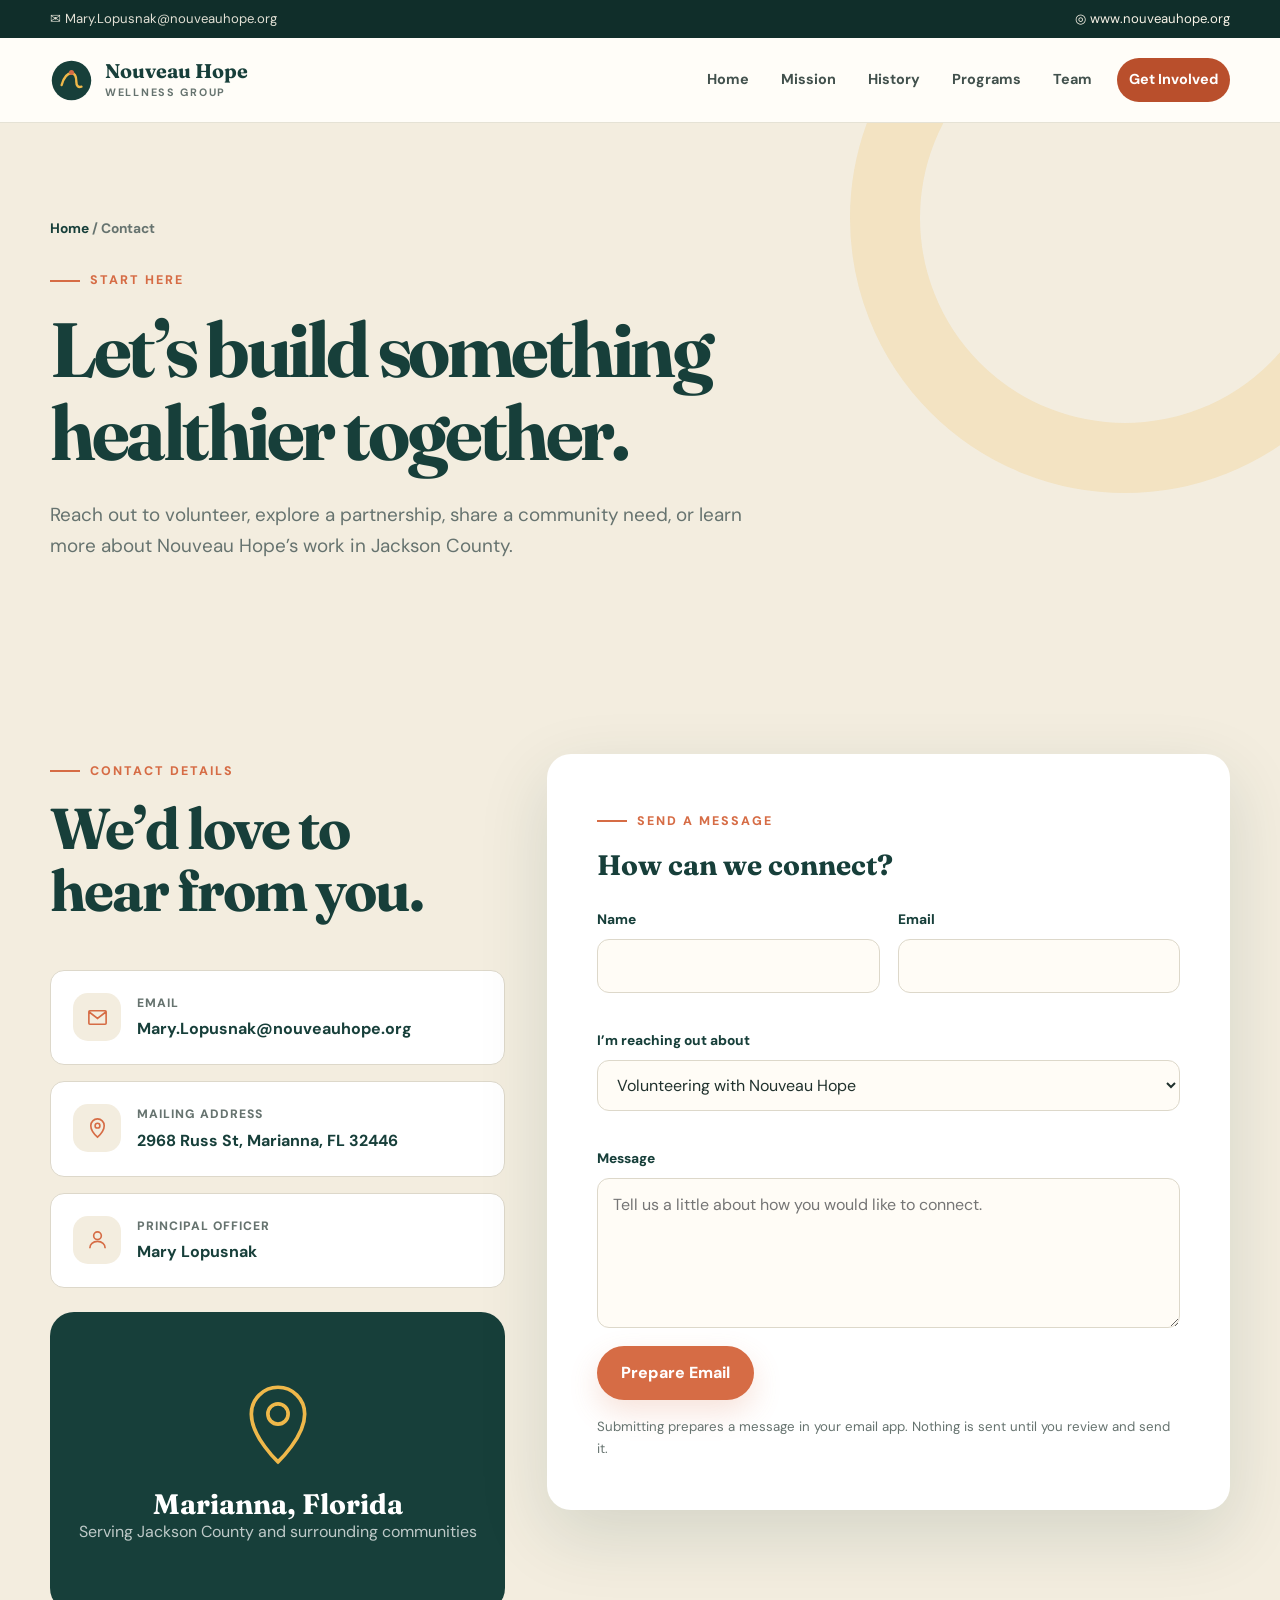
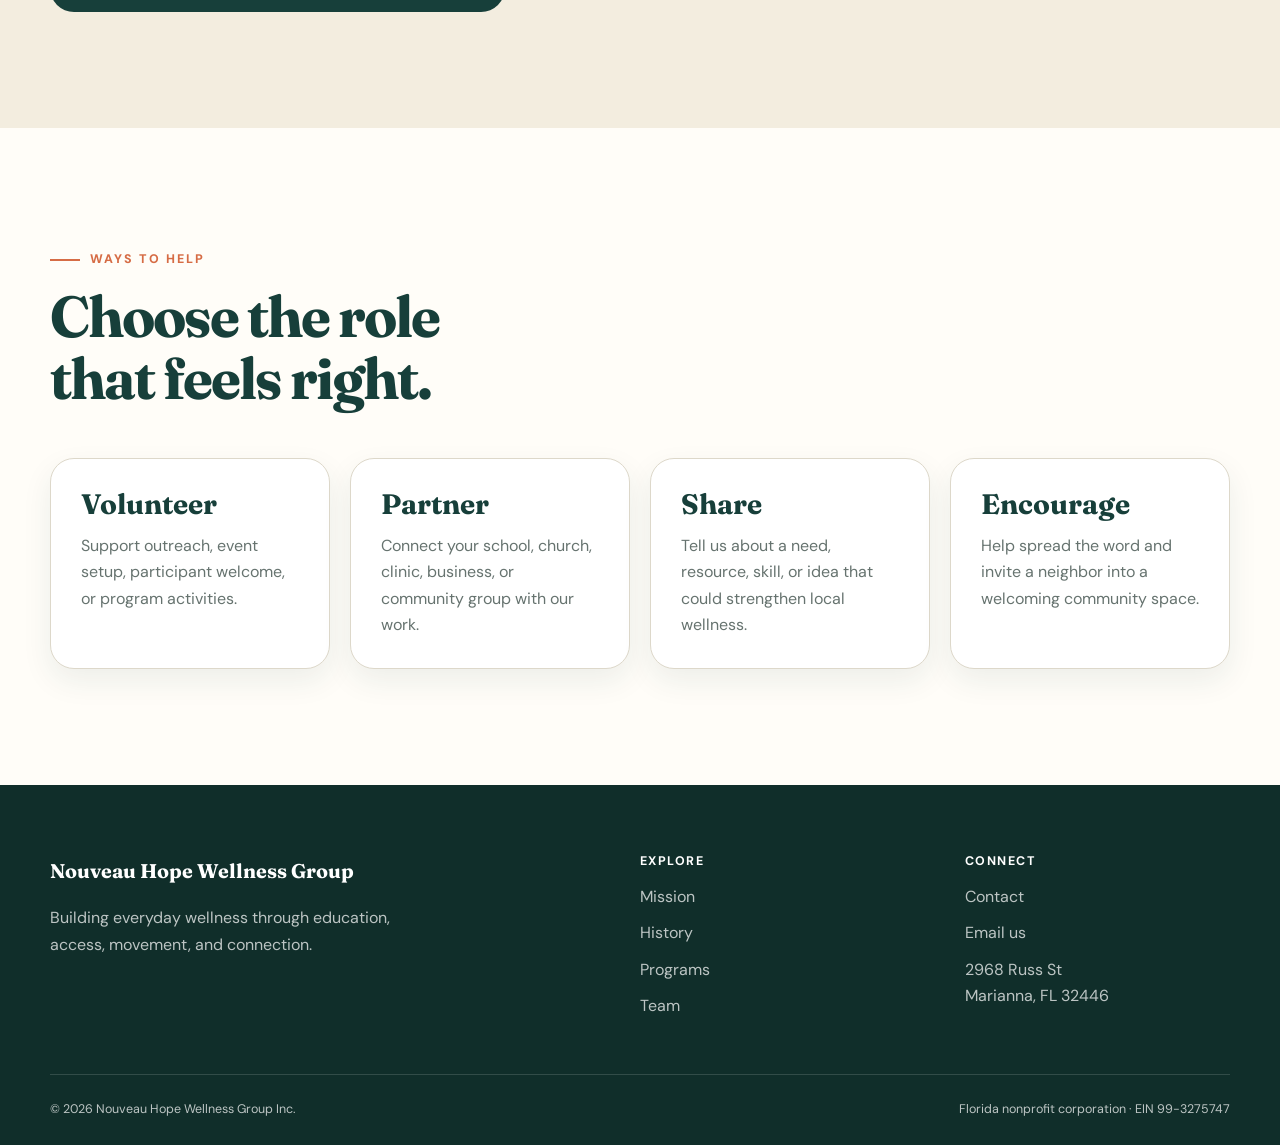
==== contact.html @ eb47cf54 "Build multi-page nonprofit website" ====
<!doctype html><html lang="en"><head><meta charset="utf-8"><meta name="viewport" content="width=device-width, initial-scale=1"><meta name="description" content="Contact Nouveau Hope Wellness Group to volunteer, partner, or ask about wellness resources in Jackson County."><title>Contact & Get Involved | Nouveau Hope</title><link rel="stylesheet" href="styles.css"></head>
<body><a class="skip-link" href="#main">Skip to content</a><div class="topbar"><div class="container topbar-inner"><a class="topbar-item" href="mailto:Mary.Lopusnak@nouveauhope.org">✉ Mary.Lopusnak@nouveauhope.org</a><span class="topbar-item">◎ www.nouveauhope.org</span></div></div>
<header class="site-header"><div class="container nav-shell"><a class="brand" href="index.html"><svg class="brand-mark" viewBox="0 0 48 48" fill="none" aria-hidden="true"><circle cx="24" cy="24" r="22" fill="#173f3a"/><path d="M13 29c2.5-8.5 6.2-13 11-13 4 0 5.4 4.2 5.4 9.3 0 4.6 2 7 5.7 5.6" stroke="#efb84a" stroke-width="2.7" stroke-linecap="round"/><circle cx="24" cy="15" r="2.8" fill="#d66c45"/></svg><span class="brand-copy"><span class="brand-name">Nouveau Hope</span><span class="brand-tag">Wellness Group</span></span></a><button class="nav-toggle" type="button" aria-label="Open navigation" aria-expanded="false"><span></span></button><nav class="site-nav"><a href="index.html">Home</a><a href="mission.html">Mission</a><a href="history.html">History</a><a href="projects.html">Programs</a><a href="team.html">Team</a><a class="nav-cta active" href="contact.html">Get Involved</a></nav></div></header>
<main id="main"><section class="page-hero"><div class="container reveal"><div class="breadcrumb"><a href="index.html">Home</a> / Contact</div><span class="eyebrow">Start Here</span><h1>Let’s build something healthier together.</h1><p>Reach out to volunteer, explore a partnership, share a community need, or learn more about Nouveau Hope’s work in Jackson County.</p></div></section>
<section class="section section-alt"><div class="container contact-layout"><div class="reveal"><div class="section-head"><span class="eyebrow">Contact Details</span><h2>We’d love to hear from you.</h2></div><div class="contact-stack"><div class="contact-item"><div class="contact-icon"><svg viewBox="0 0 24 24" fill="none"><path d="m3 6 9 7 9-7M4 5h16a1 1 0 0 1 1 1v12a1 1 0 0 1-1 1H4a1 1 0 0 1-1-1V6a1 1 0 0 1 1-1Z" stroke="currentColor" stroke-width="1.7"/></svg></div><div><span class="contact-label">Email</span><a class="contact-value" href="mailto:Mary.Lopusnak@nouveauhope.org">Mary.Lopusnak@nouveauhope.org</a></div></div><div class="contact-item"><div class="contact-icon"><svg viewBox="0 0 24 24" fill="none"><path d="M12 21s7-6.5 7-12a7 7 0 1 0-14 0c0 5.5 7 12 7 12Z" stroke="currentColor" stroke-width="1.7"/><circle cx="12" cy="9" r="2.5" stroke="currentColor" stroke-width="1.7"/></svg></div><div><span class="contact-label">Mailing Address</span><span class="contact-value">2968 Russ St, Marianna, FL 32446</span></div></div><div class="contact-item"><div class="contact-icon"><svg viewBox="0 0 24 24" fill="none"><circle cx="12" cy="8" r="4" stroke="currentColor" stroke-width="1.7"/><path d="M4 21c0-4 3.2-7 8-7s8 3 8 7" stroke="currentColor" stroke-width="1.7"/></svg></div><div><span class="contact-label">Principal Officer</span><span class="contact-value">Mary Lopusnak</span></div></div></div><div class="map-card"><div><svg viewBox="0 0 100 100" fill="none" aria-hidden="true"><path d="M50 90S79 63 79 38a29 29 0 1 0-58 0c0 25 29 52 29 52Z" stroke="currentColor" stroke-width="4"/><circle cx="50" cy="38" r="11" stroke="currentColor" stroke-width="4"/></svg><h3 style="color:white">Marianna, Florida</h3><p>Serving Jackson County and surrounding communities</p></div></div></div>
<form class="contact-form reveal" id="contactForm" novalidate><span class="eyebrow">Send a Message</span><h3 style="margin:18px 0 28px">How can we connect?</h3><div class="form-grid"><div class="field"><label for="name">Name</label><input id="name" name="name" autocomplete="name" required></div><div class="field"><label for="email">Email</label><input id="email" name="email" type="email" autocomplete="email" required></div><div class="field full"><label for="subject">I’m reaching out about</label><select id="subject" name="subject"><option>Volunteering with Nouveau Hope</option><option>Community partnership</option><option>Health or wellness resources</option><option>Supporting a program</option><option>Something else</option></select></div><div class="field full"><label for="message">Message</label><textarea id="message" name="message" required placeholder="Tell us a little about how you would like to connect."></textarea></div></div><button class="btn btn-secondary" type="submit">Prepare Email</button><p class="form-note">Submitting prepares a message in your email app. Nothing is sent until you review and send it.</p><div class="form-status" id="formStatus" role="status" aria-live="polite"></div></form></div></section>
<section class="section"><div class="container"><div class="section-head reveal"><span class="eyebrow">Ways to Help</span><h2>Choose the role that feels right.</h2></div><div class="card-grid"><article class="card reveal"><h3>Volunteer</h3><p>Support outreach, event setup, participant welcome, or program activities.</p></article><article class="card reveal"><h3>Partner</h3><p>Connect your school, church, clinic, business, or community group with our work.</p></article><article class="card reveal"><h3>Share</h3><p>Tell us about a need, resource, skill, or idea that could strengthen local wellness.</p></article><article class="card reveal"><h3>Encourage</h3><p>Help spread the word and invite a neighbor into a welcoming community space.</p></article></div></div></section></main>
<footer class="site-footer"><div class="container"><div class="footer-grid"><div><a class="brand footer-brand" href="index.html"><span class="brand-name">Nouveau Hope Wellness Group</span></a><p class="footer-intro">Building everyday wellness through education, access, movement, and connection.</p></div><div><h3 class="footer-title">Explore</h3><div class="footer-links"><a href="mission.html">Mission</a><a href="history.html">History</a><a href="projects.html">Programs</a><a href="team.html">Team</a></div></div><div><h3 class="footer-title">Connect</h3><div class="footer-links"><a href="contact.html">Contact</a><a href="mailto:Mary.Lopusnak@nouveauhope.org">Email us</a><span>2968 Russ St<br>Marianna, FL 32446</span></div></div></div><div class="footer-bottom"><span>© 2026 Nouveau Hope Wellness Group Inc.</span><span>Florida nonprofit corporation · EIN 99-3275747</span></div></div></footer><script src="script.js"></script></body></html>
---- styles.css ----
@import url('https://fonts.googleapis.com/css2?family=DM+Sans:wght@400;500;600;700&family=Fraunces:opsz,wght@9..144,500;9..144,600;9..144,700&display=swap');

:root {
  --color-primary: #173f3a;
  --color-primary-soft: #285e56;
  --color-secondary: #d66c45;
  --color-accent: #efb84a;
  --color-bg: #fffdf8;
  --color-bg-alt: #f3eddf;
  --color-card: #ffffff;
  --color-text: #20312d;
  --color-text-light: #66736f;
  --color-line: #ddd8ca;
  --color-top-bar: #102e2a;
  --color-top-bar-text: #f9f4e8;
  --shadow-sm: 0 12px 30px rgba(23, 63, 58, 0.08);
  --shadow-lg: 0 24px 70px rgba(23, 63, 58, 0.14);
  --radius-sm: 14px;
  --radius-md: 24px;
  --radius-lg: 38px;
  --container: 1180px;
}

* { box-sizing: border-box; }

html { scroll-behavior: smooth; }

body {
  margin: 0;
  background: var(--color-bg);
  color: var(--color-text);
  font-family: "DM Sans", sans-serif;
  font-size: 16px;
  line-height: 1.65;
  -webkit-font-smoothing: antialiased;
}

body.menu-open { overflow: hidden; }

h1, h2, h3, h4 {
  margin: 0;
  color: var(--color-primary);
  font-family: "Fraunces", Georgia, serif;
  line-height: 1.08;
  text-wrap: balance;
}

h1 { font-size: clamp(3rem, 7vw, 6.4rem); letter-spacing: -0.045em; }
h2 { font-size: clamp(2.15rem, 4.5vw, 4rem); letter-spacing: -0.035em; }
h3 { font-size: clamp(1.35rem, 2.2vw, 1.8rem); }
p { margin: 0; }
a { color: inherit; }
img, svg { display: block; max-width: 100%; }
button, input, select, textarea { font: inherit; }

:focus-visible { outline: 3px solid var(--color-accent); outline-offset: 4px; }

.skip-link {
  position: fixed;
  top: 10px;
  left: 10px;
  z-index: 999;
  padding: 10px 16px;
  border-radius: 999px;
  background: var(--color-accent);
  color: var(--color-primary);
  font-weight: 700;
  transform: translateY(-150%);
}

.skip-link:focus { transform: translateY(0); }

.container {
  width: min(calc(100% - 40px), var(--container));
  margin-inline: auto;
}

.topbar {
  background: var(--color-top-bar);
  color: var(--color-top-bar-text);
  font-size: 0.82rem;
}

.topbar-inner {
  min-height: 38px;
  display: flex;
  align-items: center;
  justify-content: space-between;
  gap: 20px;
}

.topbar a { text-decoration: none; opacity: 0.9; }
.topbar a:hover { opacity: 1; text-decoration: underline; }
.topbar-item { display: inline-flex; align-items: center; gap: 8px; }
.topbar-item svg { width: 15px; height: 15px; color: var(--color-accent); }

.site-header {
  position: sticky;
  top: 0;
  z-index: 50;
  border-bottom: 1px solid rgba(221, 216, 202, 0.75);
  background: rgba(255, 253, 248, 0.94);
  backdrop-filter: blur(16px);
}

.nav-shell {
  min-height: 84px;
  display: flex;
  align-items: center;
  justify-content: space-between;
  gap: 30px;
}

.brand {
  display: inline-flex;
  align-items: center;
  gap: 12px;
  color: var(--color-primary);
  text-decoration: none;
}

.brand-mark { width: 43px; height: 43px; flex: 0 0 auto; }
.brand-copy { display: grid; line-height: 1.05; }
.brand-name { font-family: "Fraunces", Georgia, serif; font-size: 1.24rem; font-weight: 700; }
.brand-tag { margin-top: 5px; color: var(--color-text-light); font-size: 0.67rem; font-weight: 700; letter-spacing: 0.16em; text-transform: uppercase; }

.site-nav { display: flex; align-items: center; gap: 8px; }
.site-nav a {
  padding: 10px 12px;
  border-radius: 999px;
  color: #42514d;
  font-size: 0.9rem;
  font-weight: 700;
  text-decoration: none;
  transition: 180ms ease;
}
.site-nav a:hover, .site-nav a.active { background: var(--color-bg-alt); color: var(--color-primary); }
.site-nav .nav-cta { margin-left: 5px; background: var(--color-secondary); color: #fff; }
.site-nav .nav-cta:hover, .site-nav .nav-cta.active { background: #b94f2c; color: #fff; }

.nav-toggle {
  display: none;
  width: 46px;
  height: 46px;
  padding: 0;
  border: 1px solid var(--color-line);
  border-radius: 50%;
  background: transparent;
  color: var(--color-primary);
  cursor: pointer;
}

.nav-toggle span,
.nav-toggle::before,
.nav-toggle::after {
  content: "";
  display: block;
  width: 20px;
  height: 2px;
  margin: 5px auto;
  background: currentColor;
  transition: 180ms ease;
}

.nav-toggle[aria-expanded="true"] span { opacity: 0; }
.nav-toggle[aria-expanded="true"]::before { transform: translateY(7px) rotate(45deg); }
.nav-toggle[aria-expanded="true"]::after { transform: translateY(-7px) rotate(-45deg); }

.eyebrow {
  display: inline-flex;
  align-items: center;
  gap: 10px;
  color: var(--color-secondary);
  font-size: 0.78rem;
  font-weight: 800;
  letter-spacing: 0.16em;
  text-transform: uppercase;
}
.eyebrow::before { content: ""; width: 30px; height: 2px; background: currentColor; }

.hero {
  position: relative;
  overflow: hidden;
  padding: clamp(76px, 10vw, 138px) 0 clamp(78px, 11vw, 150px);
}

.hero::before {
  content: "";
  position: absolute;
  width: 580px;
  height: 580px;
  right: -160px;
  top: -210px;
  border-radius: 50%;
  background: radial-gradient(circle at 35% 35%, #f8d88f, var(--color-accent) 35%, #db8b4f 70%);
  opacity: 0.42;
}

.hero-grid { position: relative; display: grid; grid-template-columns: 1.05fr 0.8fr; align-items: center; gap: clamp(40px, 7vw, 100px); }
.hero-copy { position: relative; z-index: 2; }
.hero-copy h1 { max-width: 820px; margin-top: 22px; }
.hero-copy .lead { max-width: 650px; margin-top: 26px; color: var(--color-text-light); font-size: clamp(1.08rem, 1.7vw, 1.3rem); }

.hero-art {
  position: relative;
  min-height: 450px;
}
.hero-orbit { position: absolute; inset: 0; margin: auto; width: min(100%, 430px); aspect-ratio: 1; border: 1px solid rgba(23,63,58,.16); border-radius: 50%; animation: drift 8s ease-in-out infinite; }
.hero-orbit::before, .hero-orbit::after { content: ""; position: absolute; border-radius: 50%; border: 1px solid rgba(23,63,58,.16); }
.hero-orbit::before { inset: 11%; }
.hero-orbit::after { inset: 24%; }
.art-card {
  position: absolute;
  display: grid;
  place-items: center;
  border: 8px solid var(--color-bg);
  border-radius: 50%;
  box-shadow: var(--shadow-lg);
  color: white;
}
.art-card svg { width: 44%; height: 44%; }
.art-card.one { width: 210px; height: 210px; left: 2%; top: 3%; background: var(--color-primary); }
.art-card.two { width: 170px; height: 170px; right: 0; top: 32%; background: var(--color-secondary); }
.art-card.three { width: 145px; height: 145px; left: 18%; bottom: 0; background: #6c9273; }
.art-dot { position: absolute; width: 42px; height: 42px; right: 24%; top: 7%; border-radius: 50%; background: var(--color-accent); }

@keyframes drift { 50% { transform: translateY(-12px) rotate(2deg); } }

.hero-actions, .button-row { display: flex; flex-wrap: wrap; gap: 13px; margin-top: 34px; }
.btn {
  display: inline-flex;
  align-items: center;
  justify-content: center;
  gap: 10px;
  min-height: 50px;
  padding: 13px 23px;
  border: 1px solid transparent;
  border-radius: 999px;
  font-weight: 800;
  text-decoration: none;
  cursor: pointer;
  transition: transform 180ms ease, box-shadow 180ms ease, background 180ms ease;
}
.btn:hover { transform: translateY(-2px); }
.btn-primary { background: var(--color-primary); color: white; box-shadow: 0 12px 30px rgba(23,63,58,.18); }
.btn-primary:hover { background: var(--color-primary-soft); }
.btn-secondary { background: var(--color-secondary); color: white; box-shadow: 0 12px 30px rgba(214,108,69,.2); }
.btn-secondary:hover { background: #b94f2c; }
.btn-outline { border-color: var(--color-line); background: rgba(255,255,255,.5); color: var(--color-primary); }
.btn-outline:hover { border-color: var(--color-primary); background: white; }

.section { padding: clamp(74px, 9vw, 124px) 0; }
.section-alt { background: var(--color-bg-alt); }
.section-dark { background: var(--color-primary); color: rgba(255,255,255,.8); }
.section-dark h2, .section-dark h3 { color: white; }
.section-dark .eyebrow { color: var(--color-accent); }
.section-head { max-width: 760px; margin-bottom: 48px; }
.section-head h2 { margin-top: 16px; }
.section-head > p { margin-top: 20px; color: var(--color-text-light); font-size: 1.08rem; }

.intro-grid { display: grid; grid-template-columns: .75fr 1.25fr; gap: clamp(40px, 8vw, 110px); align-items: start; }
.intro-grid .large-copy { font-family: "Fraunces", serif; color: var(--color-primary); font-size: clamp(1.55rem, 3vw, 2.35rem); line-height: 1.35; }
.rich-copy { display: grid; gap: 20px; color: var(--color-text-light); font-size: 1.06rem; }

.card-grid { display: grid; grid-template-columns: repeat(4, 1fr); gap: 20px; }
.card {
  position: relative;
  overflow: hidden;
  padding: 30px;
  border: 1px solid var(--color-line);
  border-radius: var(--radius-md);
  background: var(--color-card);
  box-shadow: var(--shadow-sm);
  transition: 220ms ease;
}
.card:hover { transform: translateY(-6px); box-shadow: var(--shadow-lg); }
.card-icon { width: 54px; height: 54px; display: grid; place-items: center; margin-bottom: 26px; border-radius: 17px; background: #e2eee8; color: var(--color-primary); }
.card-icon svg { width: 27px; height: 27px; }
.card h3 { margin-bottom: 13px; }
.card p { color: var(--color-text-light); }
.card-link { display: inline-flex; margin-top: 22px; color: var(--color-secondary); font-size: .88rem; font-weight: 800; text-decoration: none; }
.card-link:hover { text-decoration: underline; }

.impact-grid { display: grid; grid-template-columns: repeat(4, 1fr); border-block: 1px solid rgba(255,255,255,.18); }
.impact-item { padding: 35px 24px; border-right: 1px solid rgba(255,255,255,.18); text-align: center; }
.impact-item:last-child { border-right: 0; }
.impact-number { display: block; color: var(--color-accent); font-family: "Fraunces", serif; font-size: clamp(2.7rem, 5vw, 4.8rem); line-height: 1; }
.impact-label { display: block; margin-top: 10px; color: rgba(255,255,255,.74); font-size: .86rem; font-weight: 700; letter-spacing: .08em; text-transform: uppercase; }

.quote-panel { display: grid; grid-template-columns: 90px 1fr; gap: 28px; max-width: 930px; margin-inline: auto; }
.quote-mark { color: var(--color-accent); font-family: "Fraunces", serif; font-size: 7rem; line-height: .75; }
.quote-panel blockquote { margin: 0; color: var(--color-primary); font-family: "Fraunces", serif; font-size: clamp(1.75rem, 3.2vw, 2.8rem); line-height: 1.35; }
.quote-panel cite { display: block; margin-top: 22px; color: var(--color-text-light); font-family: "DM Sans", sans-serif; font-size: .92rem; font-style: normal; font-weight: 700; }

.cta-band { position: relative; overflow: hidden; padding: 65px; border-radius: var(--radius-lg); background: var(--color-secondary); color: white; }
.cta-band::after { content: ""; position: absolute; width: 270px; height: 270px; right: -70px; bottom: -130px; border: 45px solid rgba(255,255,255,.12); border-radius: 50%; }
.cta-band-inner { position: relative; z-index: 1; display: flex; align-items: center; justify-content: space-between; gap: 40px; }
.cta-band h2 { max-width: 660px; color: white; }
.cta-band p { max-width: 650px; margin-top: 14px; color: rgba(255,255,255,.85); }

.page-hero { position: relative; overflow: hidden; padding: 94px 0 78px; background: var(--color-bg-alt); }
.page-hero::after { content: ""; position: absolute; width: 410px; height: 410px; right: -120px; top: -180px; border: 70px solid rgba(239,184,74,.2); border-radius: 50%; }
.page-hero .container { position: relative; z-index: 1; }
.page-hero h1 { max-width: 900px; margin-top: 18px; font-size: clamp(3rem, 6vw, 5.5rem); }
.page-hero p { max-width: 720px; margin-top: 24px; color: var(--color-text-light); font-size: 1.18rem; }
.breadcrumb { margin-bottom: 24px; color: var(--color-text-light); font-size: .86rem; font-weight: 700; }
.breadcrumb a { color: var(--color-primary); text-decoration: none; }

.value-grid { display: grid; grid-template-columns: repeat(3, 1fr); gap: 22px; }
.value-card { padding: 34px; border-radius: var(--radius-md); background: white; border: 1px solid var(--color-line); }
.value-number { color: var(--color-secondary); font-family: "Fraunces", serif; font-size: 1.1rem; font-weight: 700; }
.value-card h3 { margin: 30px 0 12px; }
.value-card p { color: var(--color-text-light); }

.split-panel { display: grid; grid-template-columns: 1fr 1fr; overflow: hidden; border-radius: var(--radius-lg); background: white; box-shadow: var(--shadow-sm); }
.split-panel > div { padding: clamp(42px, 7vw, 78px); }
.split-panel .color-panel { position: relative; overflow: hidden; background: var(--color-primary); color: rgba(255,255,255,.78); }
.split-panel .color-panel h2, .split-panel .color-panel h3 { color: white; }
.split-panel p + p { margin-top: 18px; }

.timeline { position: relative; max-width: 960px; margin-inline: auto; }
.timeline::before { content: ""; position: absolute; left: 50%; top: 0; bottom: 0; width: 2px; background: var(--color-line); transform: translateX(-50%); }
.timeline-item { position: relative; width: 50%; padding: 0 58px 58px 0; }
.timeline-item:nth-child(even) { margin-left: 50%; padding: 0 0 58px 58px; }
.timeline-item::after { content: ""; position: absolute; top: 8px; right: -9px; width: 16px; height: 16px; border: 5px solid var(--color-bg); border-radius: 50%; background: var(--color-secondary); box-shadow: 0 0 0 1px var(--color-secondary); }
.timeline-item:nth-child(even)::after { left: -9px; right: auto; }
.timeline-date { color: var(--color-secondary); font-weight: 800; letter-spacing: .08em; text-transform: uppercase; }
.timeline-item h3 { margin: 10px 0 12px; }
.timeline-item p { color: var(--color-text-light); }

.project-grid { display: grid; grid-template-columns: repeat(2, 1fr); gap: 26px; }
.project-card { overflow: hidden; border: 1px solid var(--color-line); border-radius: var(--radius-md); background: white; box-shadow: var(--shadow-sm); }
.project-visual { min-height: 230px; display: grid; place-items: center; background: #dbe9df; color: var(--color-primary); }
.project-card:nth-child(2) .project-visual { background: #f7dcbd; color: #8a492f; }
.project-card:nth-child(3) .project-visual { background: #dbe9ee; color: #245f71; }
.project-card:nth-child(4) .project-visual { background: #eee0e3; color: #86485c; }
.project-visual svg { width: 100px; height: 100px; }
.project-body { padding: 34px; }
.project-meta { display: flex; flex-wrap: wrap; gap: 8px; margin-bottom: 16px; }
.tag { padding: 6px 11px; border-radius: 999px; background: var(--color-bg-alt); color: var(--color-primary); font-size: .74rem; font-weight: 800; }
.project-body p { margin-top: 14px; color: var(--color-text-light); }
.metric { margin-top: 24px; padding-top: 20px; border-top: 1px solid var(--color-line); color: var(--color-primary); font-weight: 800; }

.team-grid { display: grid; grid-template-columns: repeat(3, 1fr); gap: 24px; }
.team-card { padding: 34px; border: 1px solid var(--color-line); border-radius: var(--radius-md); background: white; text-align: center; }
.avatar { width: 116px; height: 116px; display: grid; place-items: center; margin: 0 auto 24px; border-radius: 50%; background: var(--color-primary); color: var(--color-accent); font-family: "Fraunces", serif; font-size: 2.2rem; font-weight: 700; }
.team-card:nth-child(2) .avatar { background: var(--color-secondary); color: white; }
.team-card:nth-child(3) .avatar { background: #6c9273; color: white; }
.role { display: block; margin: 8px 0 17px; color: var(--color-secondary); font-size: .78rem; font-weight: 800; letter-spacing: .1em; text-transform: uppercase; }
.team-card p { color: var(--color-text-light); }
.team-link { display: inline-flex; margin-top: 20px; color: var(--color-primary); font-weight: 800; }

.contact-layout { display: grid; grid-template-columns: .8fr 1.2fr; gap: 42px; align-items: start; }
.contact-stack { display: grid; gap: 16px; }
.contact-item { display: grid; grid-template-columns: 48px 1fr; gap: 16px; padding: 22px; border: 1px solid var(--color-line); border-radius: var(--radius-sm); background: white; }
.contact-icon { width: 48px; height: 48px; display: grid; place-items: center; border-radius: 15px; background: var(--color-bg-alt); color: var(--color-secondary); }
.contact-icon svg { width: 23px; height: 23px; }
.contact-label { display: block; color: var(--color-text-light); font-size: .76rem; font-weight: 800; letter-spacing: .08em; text-transform: uppercase; }
.contact-value { display: block; margin-top: 3px; color: var(--color-primary); font-weight: 700; text-decoration: none; overflow-wrap: anywhere; }
.contact-form { padding: clamp(30px, 5vw, 50px); border-radius: var(--radius-md); background: white; box-shadow: var(--shadow-lg); }
.form-grid { display: grid; grid-template-columns: 1fr 1fr; gap: 18px; }
.field { display: grid; gap: 8px; margin-bottom: 18px; }
.field.full { grid-column: 1 / -1; }
.field label { color: var(--color-primary); font-size: .86rem; font-weight: 800; }
.field input, .field select, .field textarea { width: 100%; border: 1px solid var(--color-line); border-radius: 12px; background: #fffcf6; color: var(--color-text); padding: 13px 15px; }
.field textarea { min-height: 150px; resize: vertical; }
.form-note, .form-status { margin-top: 16px; color: var(--color-text-light); font-size: .83rem; }
.form-status { display: none; padding: 12px 15px; border-radius: 10px; }
.form-status.visible { display: block; }
.form-status.error { background: #fce6df; color: #8b371c; }
.form-status.success { background: #e2eee8; color: var(--color-primary); }
.map-card { min-height: 300px; display: grid; place-items: center; margin-top: 24px; overflow: hidden; border-radius: var(--radius-md); background: var(--color-primary); color: white; text-align: center; }
.map-card svg { width: 92px; height: 92px; margin: 0 auto 18px; color: var(--color-accent); }
.map-card p { color: rgba(255,255,255,.72); }

.site-footer { padding: 70px 0 26px; background: #102e2a; color: rgba(255,255,255,.72); }
.footer-grid { display: grid; grid-template-columns: 1.4fr repeat(2, .7fr); gap: 60px; }
.footer-brand { color: white; }
.footer-intro { max-width: 390px; margin-top: 18px; }
.footer-title { margin-bottom: 16px; color: white; font-family: "DM Sans", sans-serif; font-size: .78rem; letter-spacing: .12em; text-transform: uppercase; }
.footer-links { display: grid; gap: 10px; }
.footer-links a { width: fit-content; color: rgba(255,255,255,.72); text-decoration: none; }
.footer-links a:hover { color: white; }
.social-row { display: flex; gap: 10px; margin-top: 18px; }
.social-link { width: 38px; height: 38px; display: grid; place-items: center; border: 1px solid rgba(255,255,255,.22); border-radius: 50%; text-decoration: none; }
.footer-bottom { display: flex; justify-content: space-between; gap: 20px; margin-top: 54px; padding-top: 24px; border-top: 1px solid rgba(255,255,255,.14); font-size: .78rem; }

.reveal { opacity: 0; transform: translateY(24px); transition: opacity 700ms ease, transform 700ms ease; }
.reveal.visible { opacity: 1; transform: none; }

@media (max-width: 1024px) {
  .hero-grid { grid-template-columns: 1fr .7fr; }
  .hero-art { min-height: 370px; }
  .art-card.one { width: 175px; height: 175px; }
  .art-card.two { width: 145px; height: 145px; }
  .art-card.three { width: 125px; height: 125px; }
  .card-grid { grid-template-columns: repeat(2, 1fr); }
  .team-grid { grid-template-columns: repeat(2, 1fr); }
}

@media (max-width: 820px) {
  .topbar-inner { justify-content: center; }
  .topbar-item:last-child { display: none; }
  .nav-toggle { display: block; }
  .site-nav {
    position: fixed;
    inset: 122px 0 auto;
    display: grid;
    gap: 2px;
    padding: 20px;
    border-bottom: 1px solid var(--color-line);
    background: var(--color-bg);
    box-shadow: var(--shadow-lg);
    transform: translateY(-130%);
    visibility: hidden;
    transition: 220ms ease;
  }
  .site-nav.open { transform: translateY(0); visibility: visible; }
  .site-nav a { padding: 13px 16px; }
  .site-nav .nav-cta { margin: 8px 0 0; text-align: center; }
  .hero-grid, .intro-grid, .split-panel, .contact-layout { grid-template-columns: 1fr; }
  .hero-art { width: min(100%, 480px); min-height: 390px; margin-inline: auto; }
  .impact-grid { grid-template-columns: repeat(2, 1fr); }
  .impact-item:nth-child(2) { border-right: 0; }
  .impact-item:nth-child(-n+2) { border-bottom: 1px solid rgba(255,255,255,.18); }
  .value-grid { grid-template-columns: 1fr; }
  .project-grid { grid-template-columns: 1fr; }
  .footer-grid { grid-template-columns: 1fr 1fr; }
  .footer-grid > :first-child { grid-column: 1 / -1; }
}

@media (max-width: 600px) {
  .container { width: min(calc(100% - 28px), var(--container)); }
  .topbar-inner { min-height: 42px; }
  .nav-shell { min-height: 76px; }
  .site-nav { inset-block-start: 118px; }
  .brand-mark { width: 38px; height: 38px; }
  .brand-tag { display: none; }
  .hero { padding-top: 68px; }
  .hero-art { min-height: 320px; }
  .hero-orbit { width: 310px; }
  .art-card.one { width: 150px; height: 150px; }
  .art-card.two { width: 125px; height: 125px; }
  .art-card.three { width: 106px; height: 106px; }
  .card-grid, .team-grid, .form-grid { grid-template-columns: 1fr; }
  .field.full { grid-column: auto; }
  .quote-panel { grid-template-columns: 1fr; gap: 4px; }
  .quote-mark { height: 60px; }
  .cta-band { padding: 42px 28px; }
  .cta-band-inner { display: grid; }
  .timeline::before { left: 8px; }
  .timeline-item, .timeline-item:nth-child(even) { width: 100%; margin-left: 0; padding: 0 0 44px 42px; }
  .timeline-item::after, .timeline-item:nth-child(even)::after { left: 0; right: auto; }
  .footer-grid { grid-template-columns: 1fr; gap: 34px; }
  .footer-grid > :first-child { grid-column: auto; }
  .footer-bottom { display: grid; }
}

@media (prefers-reduced-motion: reduce) {
  html { scroll-behavior: auto; }
  *, *::before, *::after { animation-duration: .01ms !important; animation-iteration-count: 1 !important; transition-duration: .01ms !important; }
  .reveal { opacity: 1; transform: none; }
}
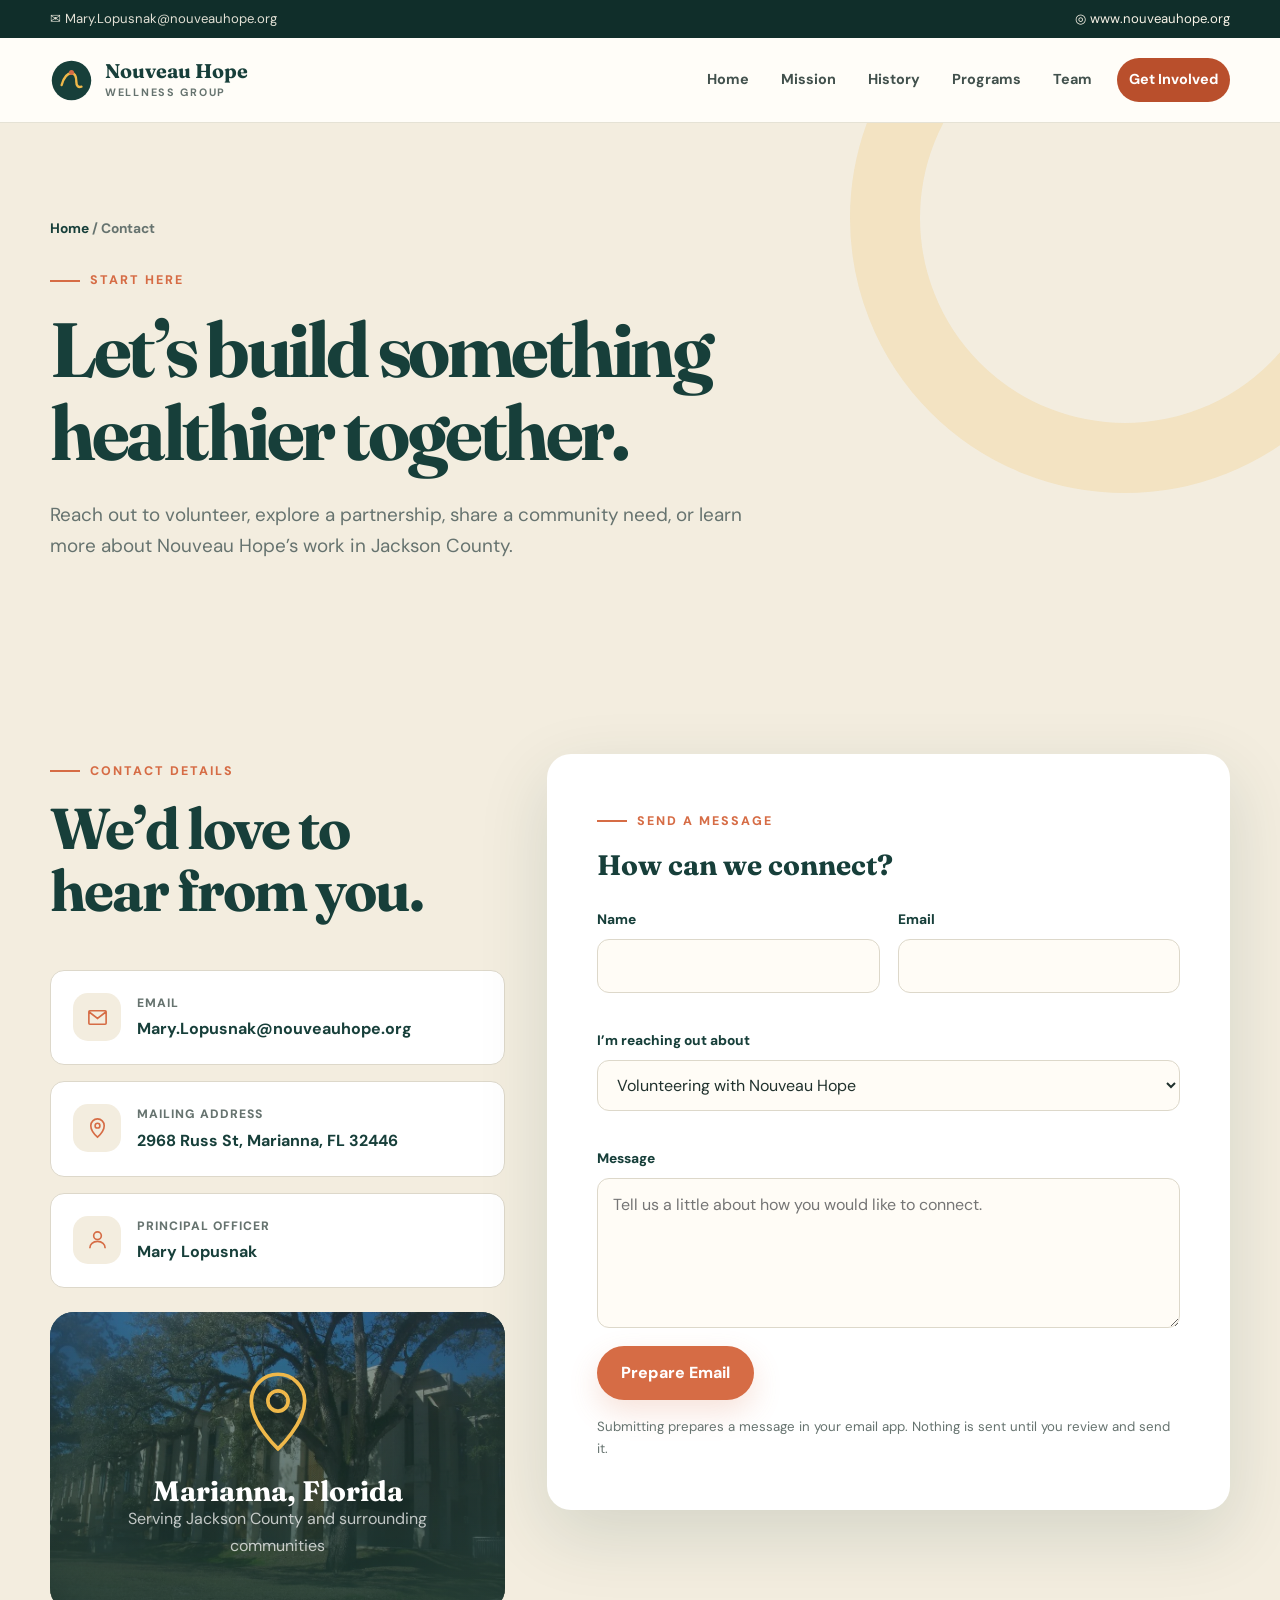
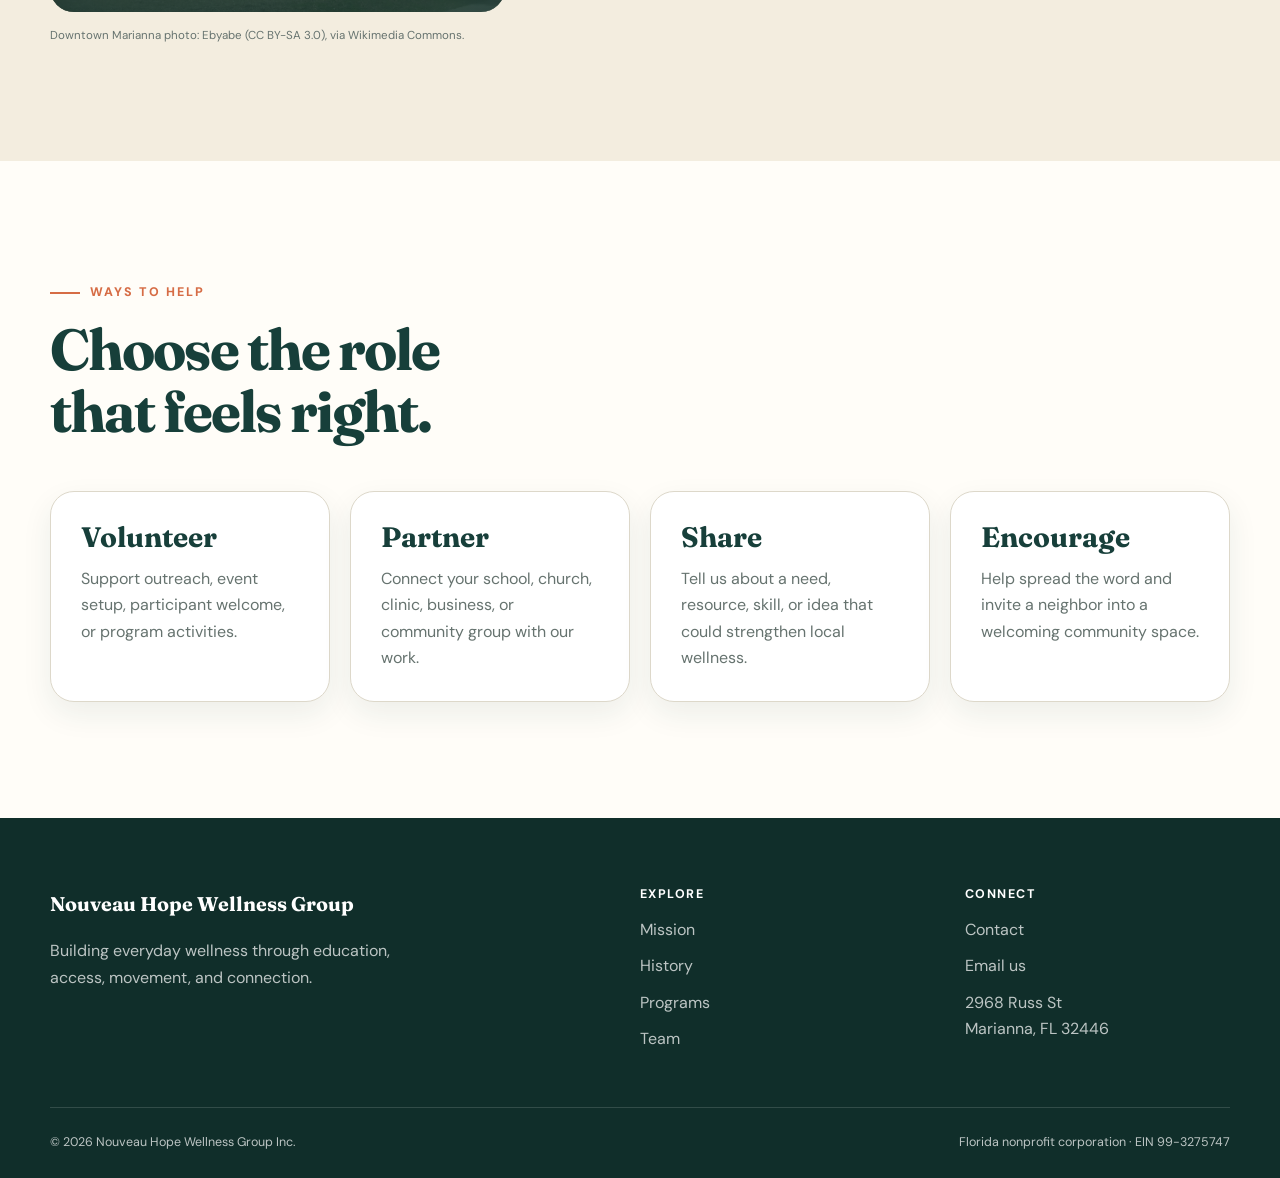
==== commit 05566971: "Add local photography across site" ====
--- a/contact.html
+++ b/contact.html
@@ -2,7 +2,7 @@
 <body><a class="skip-link" href="#main">Skip to content</a><div class="topbar"><div class="container topbar-inner"><a class="topbar-item" href="mailto:Mary.Lopusnak@nouveauhope.org">✉ Mary.Lopusnak@nouveauhope.org</a><span class="topbar-item">◎ www.nouveauhope.org</span></div></div>
 <header class="site-header"><div class="container nav-shell"><a class="brand" href="index.html"><svg class="brand-mark" viewBox="0 0 48 48" fill="none" aria-hidden="true"><circle cx="24" cy="24" r="22" fill="#173f3a"/><path d="M13 29c2.5-8.5 6.2-13 11-13 4 0 5.4 4.2 5.4 9.3 0 4.6 2 7 5.7 5.6" stroke="#efb84a" stroke-width="2.7" stroke-linecap="round"/><circle cx="24" cy="15" r="2.8" fill="#d66c45"/></svg><span class="brand-copy"><span class="brand-name">Nouveau Hope</span><span class="brand-tag">Wellness Group</span></span></a><button class="nav-toggle" type="button" aria-label="Open navigation" aria-expanded="false"><span></span></button><nav class="site-nav"><a href="index.html">Home</a><a href="mission.html">Mission</a><a href="history.html">History</a><a href="projects.html">Programs</a><a href="team.html">Team</a><a class="nav-cta active" href="contact.html">Get Involved</a></nav></div></header>
 <main id="main"><section class="page-hero"><div class="container reveal"><div class="breadcrumb"><a href="index.html">Home</a> / Contact</div><span class="eyebrow">Start Here</span><h1>Let’s build something healthier together.</h1><p>Reach out to volunteer, explore a partnership, share a community need, or learn more about Nouveau Hope’s work in Jackson County.</p></div></section>
-<section class="section section-alt"><div class="container contact-layout"><div class="reveal"><div class="section-head"><span class="eyebrow">Contact Details</span><h2>We’d love to hear from you.</h2></div><div class="contact-stack"><div class="contact-item"><div class="contact-icon"><svg viewBox="0 0 24 24" fill="none"><path d="m3 6 9 7 9-7M4 5h16a1 1 0 0 1 1 1v12a1 1 0 0 1-1 1H4a1 1 0 0 1-1-1V6a1 1 0 0 1 1-1Z" stroke="currentColor" stroke-width="1.7"/></svg></div><div><span class="contact-label">Email</span><a class="contact-value" href="mailto:Mary.Lopusnak@nouveauhope.org">Mary.Lopusnak@nouveauhope.org</a></div></div><div class="contact-item"><div class="contact-icon"><svg viewBox="0 0 24 24" fill="none"><path d="M12 21s7-6.5 7-12a7 7 0 1 0-14 0c0 5.5 7 12 7 12Z" stroke="currentColor" stroke-width="1.7"/><circle cx="12" cy="9" r="2.5" stroke="currentColor" stroke-width="1.7"/></svg></div><div><span class="contact-label">Mailing Address</span><span class="contact-value">2968 Russ St, Marianna, FL 32446</span></div></div><div class="contact-item"><div class="contact-icon"><svg viewBox="0 0 24 24" fill="none"><circle cx="12" cy="8" r="4" stroke="currentColor" stroke-width="1.7"/><path d="M4 21c0-4 3.2-7 8-7s8 3 8 7" stroke="currentColor" stroke-width="1.7"/></svg></div><div><span class="contact-label">Principal Officer</span><span class="contact-value">Mary Lopusnak</span></div></div></div><div class="map-card"><div><svg viewBox="0 0 100 100" fill="none" aria-hidden="true"><path d="M50 90S79 63 79 38a29 29 0 1 0-58 0c0 25 29 52 29 52Z" stroke="currentColor" stroke-width="4"/><circle cx="50" cy="38" r="11" stroke="currentColor" stroke-width="4"/></svg><h3 style="color:white">Marianna, Florida</h3><p>Serving Jackson County and surrounding communities</p></div></div></div>
+<section class="section section-alt"><div class="container contact-layout"><div class="reveal"><div class="section-head"><span class="eyebrow">Contact Details</span><h2>We’d love to hear from you.</h2></div><div class="contact-stack"><div class="contact-item"><div class="contact-icon"><svg viewBox="0 0 24 24" fill="none"><path d="m3 6 9 7 9-7M4 5h16a1 1 0 0 1 1 1v12a1 1 0 0 1-1 1H4a1 1 0 0 1-1-1V6a1 1 0 0 1 1-1Z" stroke="currentColor" stroke-width="1.7"/></svg></div><div><span class="contact-label">Email</span><a class="contact-value" href="mailto:Mary.Lopusnak@nouveauhope.org">Mary.Lopusnak@nouveauhope.org</a></div></div><div class="contact-item"><div class="contact-icon"><svg viewBox="0 0 24 24" fill="none"><path d="M12 21s7-6.5 7-12a7 7 0 1 0-14 0c0 5.5 7 12 7 12Z" stroke="currentColor" stroke-width="1.7"/><circle cx="12" cy="9" r="2.5" stroke="currentColor" stroke-width="1.7"/></svg></div><div><span class="contact-label">Mailing Address</span><span class="contact-value">2968 Russ St, Marianna, FL 32446</span></div></div><div class="contact-item"><div class="contact-icon"><svg viewBox="0 0 24 24" fill="none"><circle cx="12" cy="8" r="4" stroke="currentColor" stroke-width="1.7"/><path d="M4 21c0-4 3.2-7 8-7s8 3 8 7" stroke="currentColor" stroke-width="1.7"/></svg></div><div><span class="contact-label">Principal Officer</span><span class="contact-value">Mary Lopusnak</span></div></div></div><div class="map-card has-photo" style="--map-image:url('assets/images/marianna-courthouse.webp')"><div><svg viewBox="0 0 100 100" fill="none" aria-hidden="true"><path d="M50 90S79 63 79 38a29 29 0 1 0-58 0c0 25 29 52 29 52Z" stroke="currentColor" stroke-width="4"/><circle cx="50" cy="38" r="11" stroke="currentColor" stroke-width="4"/></svg><h3 style="color:white">Marianna, Florida</h3><p>Serving Jackson County and surrounding communities</p></div></div><p class="photo-credit">Downtown Marianna photo: Ebyabe (CC BY-SA 3.0), via Wikimedia Commons.</p></div>
 <form class="contact-form reveal" id="contactForm" novalidate><span class="eyebrow">Send a Message</span><h3 style="margin:18px 0 28px">How can we connect?</h3><div class="form-grid"><div class="field"><label for="name">Name</label><input id="name" name="name" autocomplete="name" required></div><div class="field"><label for="email">Email</label><input id="email" name="email" type="email" autocomplete="email" required></div><div class="field full"><label for="subject">I’m reaching out about</label><select id="subject" name="subject"><option>Volunteering with Nouveau Hope</option><option>Community partnership</option><option>Health or wellness resources</option><option>Supporting a program</option><option>Something else</option></select></div><div class="field full"><label for="message">Message</label><textarea id="message" name="message" required placeholder="Tell us a little about how you would like to connect."></textarea></div></div><button class="btn btn-secondary" type="submit">Prepare Email</button><p class="form-note">Submitting prepares a message in your email app. Nothing is sent until you review and send it.</p><div class="form-status" id="formStatus" role="status" aria-live="polite"></div></form></div></section>
 <section class="section"><div class="container"><div class="section-head reveal"><span class="eyebrow">Ways to Help</span><h2>Choose the role that feels right.</h2></div><div class="card-grid"><article class="card reveal"><h3>Volunteer</h3><p>Support outreach, event setup, participant welcome, or program activities.</p></article><article class="card reveal"><h3>Partner</h3><p>Connect your school, church, clinic, business, or community group with our work.</p></article><article class="card reveal"><h3>Share</h3><p>Tell us about a need, resource, skill, or idea that could strengthen local wellness.</p></article><article class="card reveal"><h3>Encourage</h3><p>Help spread the word and invite a neighbor into a welcoming community space.</p></article></div></div></section></main>
 <footer class="site-footer"><div class="container"><div class="footer-grid"><div><a class="brand footer-brand" href="index.html"><span class="brand-name">Nouveau Hope Wellness Group</span></a><p class="footer-intro">Building everyday wellness through education, access, movement, and connection.</p></div><div><h3 class="footer-title">Explore</h3><div class="footer-links"><a href="mission.html">Mission</a><a href="history.html">History</a><a href="projects.html">Programs</a><a href="team.html">Team</a></div></div><div><h3 class="footer-title">Connect</h3><div class="footer-links"><a href="contact.html">Contact</a><a href="mailto:Mary.Lopusnak@nouveauhope.org">Email us</a><span>2968 Russ St<br>Marianna, FL 32446</span></div></div></div><div class="footer-bottom"><span>© 2026 Nouveau Hope Wellness Group Inc.</span><span>Florida nonprofit corporation · EIN 99-3275747</span></div></div></footer><script src="script.js"></script></body></html>
--- a/styles.css
+++ b/styles.css
@@ -205,6 +205,51 @@
   position: relative;
   min-height: 450px;
 }
+.hero-photo-card {
+  position: absolute;
+  inset: 0;
+  overflow: hidden;
+  border: 10px solid rgba(255, 253, 248, .92);
+  border-radius: 48% 48% 44% 56% / 40% 52% 48% 60%;
+  box-shadow: var(--shadow-lg);
+  transform: rotate(2deg);
+}
+.hero-photo-card::after {
+  content: "";
+  position: absolute;
+  inset: 0;
+  background: linear-gradient(180deg, transparent 55%, rgba(16, 46, 42, .55));
+}
+.hero-photo-card img { width: 100%; height: 100%; object-fit: cover; }
+.hero-photo-caption {
+  position: absolute;
+  z-index: 2;
+  left: 28px;
+  bottom: 24px;
+  color: white;
+  font-size: .84rem;
+  font-weight: 700;
+}
+.photo-badge {
+  position: absolute;
+  z-index: 3;
+  right: -18px;
+  top: 34px;
+  width: 118px;
+  height: 118px;
+  display: grid;
+  place-items: center;
+  padding: 18px;
+  border: 7px solid var(--color-bg);
+  border-radius: 50%;
+  background: var(--color-accent);
+  color: var(--color-primary);
+  font-family: "Fraunces", serif;
+  font-weight: 700;
+  line-height: 1.15;
+  text-align: center;
+  transform: rotate(7deg);
+}
 .hero-orbit { position: absolute; inset: 0; margin: auto; width: min(100%, 430px); aspect-ratio: 1; border: 1px solid rgba(23,63,58,.16); border-radius: 50%; animation: drift 8s ease-in-out infinite; }
 .hero-orbit::before, .hero-orbit::after { content: ""; position: absolute; border-radius: 50%; border: 1px solid rgba(23,63,58,.16); }
 .hero-orbit::before { inset: 11%; }
@@ -318,6 +363,37 @@
 .split-panel .color-panel h2, .split-panel .color-panel h3 { color: white; }
 .split-panel p + p { margin-top: 18px; }
 
+.photo-story {
+  display: grid;
+  grid-template-columns: 1.35fr .65fr;
+  gap: 22px;
+  align-items: stretch;
+}
+.photo-frame {
+  position: relative;
+  min-height: 360px;
+  overflow: hidden;
+  border-radius: var(--radius-md);
+  background: var(--color-bg-alt);
+  box-shadow: var(--shadow-sm);
+}
+.photo-frame.small { min-height: 280px; }
+.photo-frame img { width: 100%; height: 100%; object-fit: cover; transition: transform 700ms ease; }
+.photo-frame:hover img { transform: scale(1.035); }
+.photo-frame figcaption {
+  position: absolute;
+  left: 16px;
+  right: 16px;
+  bottom: 16px;
+  padding: 10px 13px;
+  border-radius: 10px;
+  background: rgba(16, 46, 42, .82);
+  color: white;
+  font-size: .76rem;
+  backdrop-filter: blur(8px);
+}
+.photo-credit { margin-top: 14px; color: var(--color-text-light); font-size: .72rem; }
+
 .timeline { position: relative; max-width: 960px; margin-inline: auto; }
 .timeline::before { content: ""; position: absolute; left: 50%; top: 0; bottom: 0; width: 2px; background: var(--color-line); transform: translateX(-50%); }
 .timeline-item { position: relative; width: 50%; padding: 0 58px 58px 0; }
@@ -335,6 +411,10 @@
 .project-card:nth-child(3) .project-visual { background: #dbe9ee; color: #245f71; }
 .project-card:nth-child(4) .project-visual { background: #eee0e3; color: #86485c; }
 .project-visual svg { width: 100px; height: 100px; }
+.project-visual.has-photo { position: relative; overflow: hidden; }
+.project-visual.has-photo img { width: 100%; height: 100%; object-fit: cover; transition: transform 700ms ease; }
+.project-card:hover .project-visual.has-photo img { transform: scale(1.045); }
+.project-visual.has-photo::after { content: ""; position: absolute; inset: 0; background: linear-gradient(180deg, transparent 60%, rgba(16,46,42,.32)); }
 .project-body { padding: 34px; }
 .project-meta { display: flex; flex-wrap: wrap; gap: 8px; margin-bottom: 16px; }
 .tag { padding: 6px 11px; border-radius: 999px; background: var(--color-bg-alt); color: var(--color-primary); font-size: .74rem; font-weight: 800; }
@@ -370,6 +450,9 @@
 .form-status.error { background: #fce6df; color: #8b371c; }
 .form-status.success { background: #e2eee8; color: var(--color-primary); }
 .map-card { min-height: 300px; display: grid; place-items: center; margin-top: 24px; overflow: hidden; border-radius: var(--radius-md); background: var(--color-primary); color: white; text-align: center; }
+.map-card.has-photo { position: relative; background: var(--color-primary); }
+.map-card.has-photo::before { content: ""; position: absolute; inset: 0; background: linear-gradient(rgba(16,46,42,.42), rgba(16,46,42,.82)), var(--map-image) center/cover; }
+.map-card.has-photo > div { position: relative; z-index: 1; padding: 30px; }
 .map-card svg { width: 92px; height: 92px; margin: 0 auto 18px; color: var(--color-accent); }
 .map-card p { color: rgba(255,255,255,.72); }
 
@@ -419,6 +502,7 @@
   .site-nav a { padding: 13px 16px; }
   .site-nav .nav-cta { margin: 8px 0 0; text-align: center; }
   .hero-grid, .intro-grid, .split-panel, .contact-layout { grid-template-columns: 1fr; }
+  .photo-story { grid-template-columns: 1fr 1fr; }
   .hero-art { width: min(100%, 480px); min-height: 390px; margin-inline: auto; }
   .impact-grid { grid-template-columns: repeat(2, 1fr); }
   .impact-item:nth-child(2) { border-right: 0; }
@@ -438,11 +522,14 @@
   .brand-tag { display: none; }
   .hero { padding-top: 68px; }
   .hero-art { min-height: 320px; }
+  .photo-badge { right: -4px; width: 98px; height: 98px; font-size: .85rem; }
   .hero-orbit { width: 310px; }
   .art-card.one { width: 150px; height: 150px; }
   .art-card.two { width: 125px; height: 125px; }
   .art-card.three { width: 106px; height: 106px; }
   .card-grid, .team-grid, .form-grid { grid-template-columns: 1fr; }
+  .photo-story { grid-template-columns: 1fr; }
+  .photo-frame, .photo-frame.small { min-height: 260px; }
   .field.full { grid-column: auto; }
   .quote-panel { grid-template-columns: 1fr; gap: 4px; }
   .quote-mark { height: 60px; }
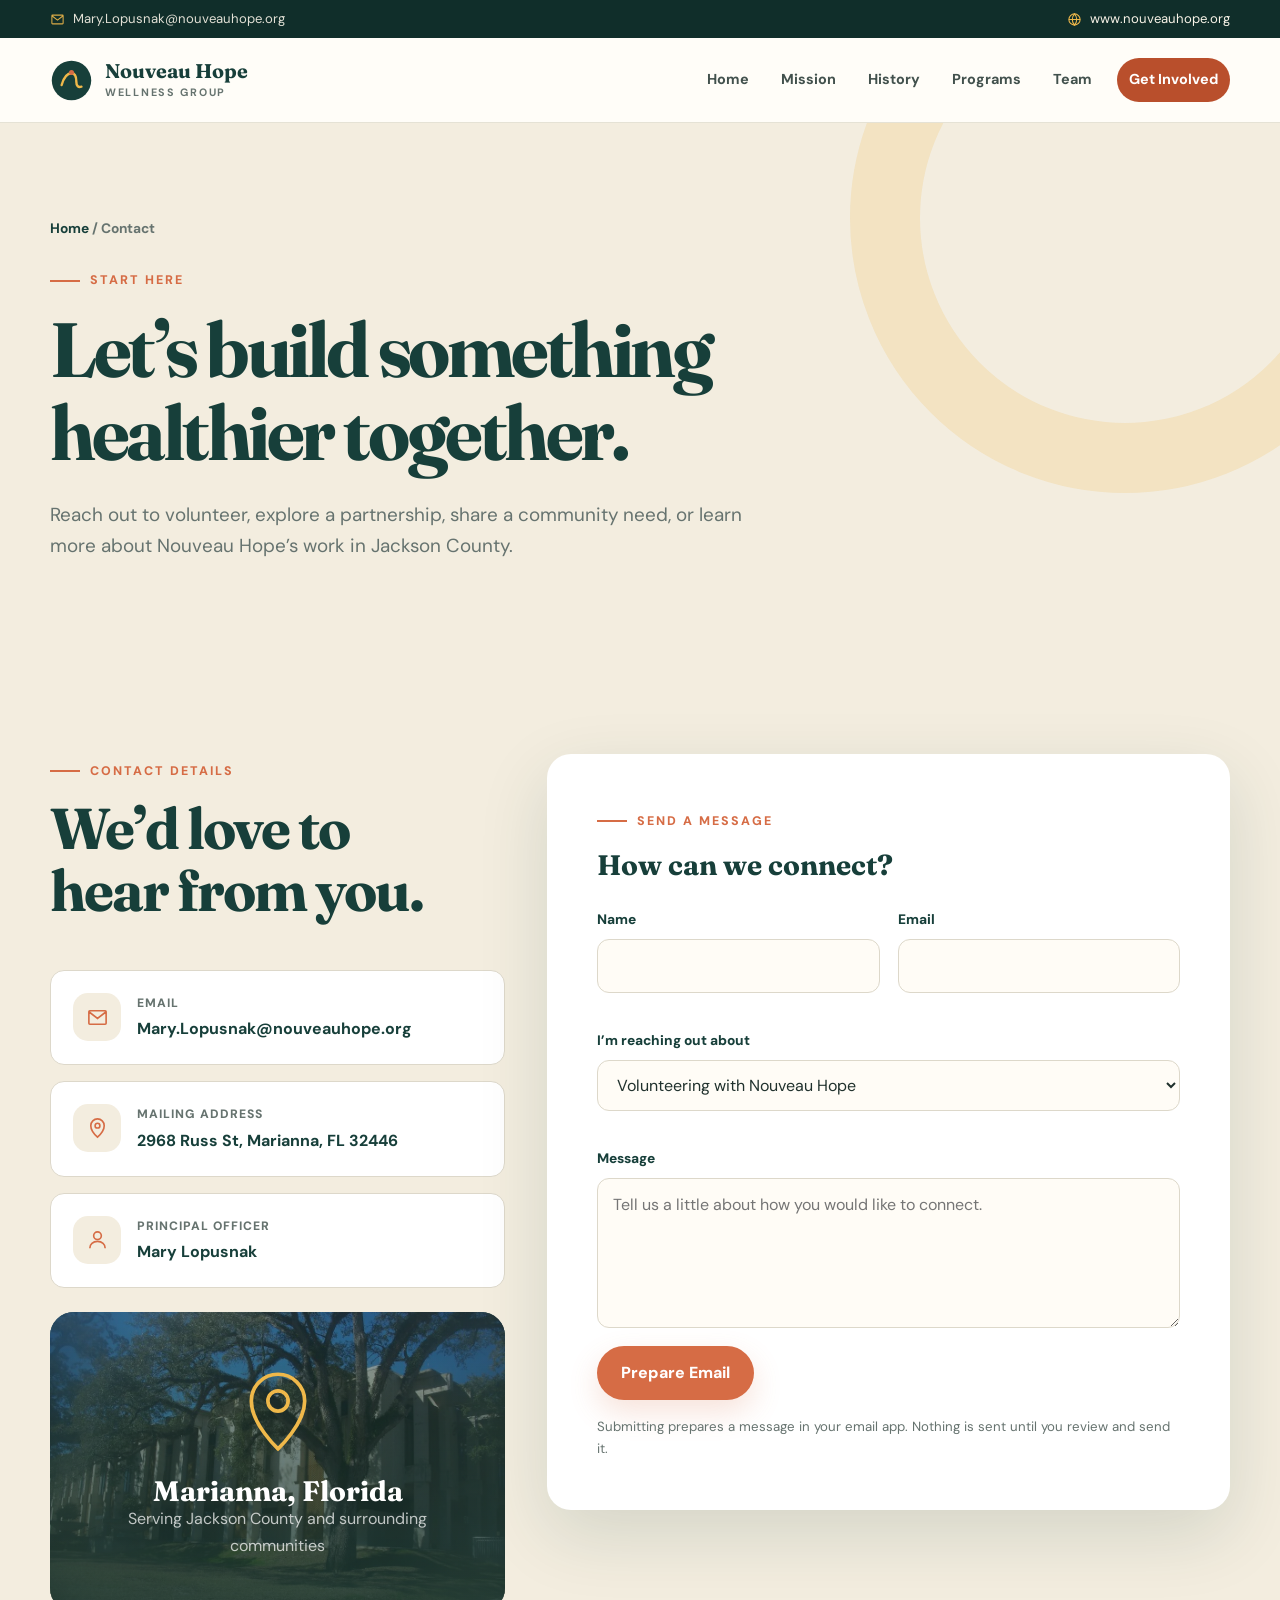
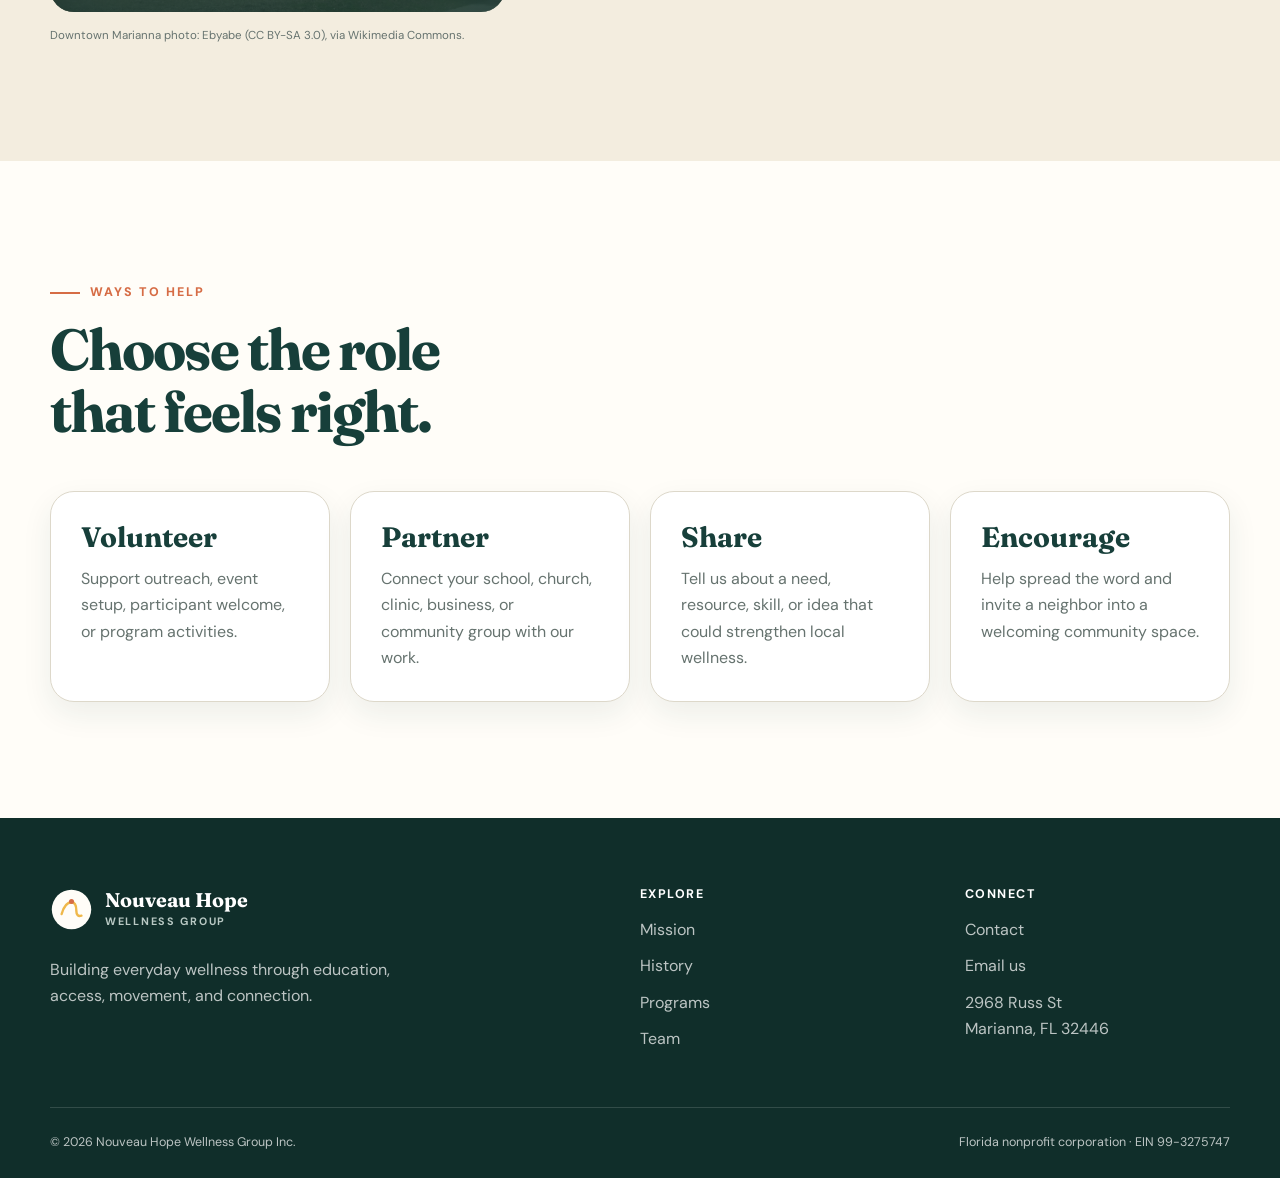
==== commit aab18138: "Polish visual consistency across pages Unify the topbar icons and footer logo lockup (previously onl" ====
--- a/contact.html
+++ b/contact.html
@@ -1,8 +1,16 @@
-<!doctype html><html lang="en"><head><meta charset="utf-8"><meta name="viewport" content="width=device-width, initial-scale=1"><meta name="description" content="Contact Nouveau Hope Wellness Group to volunteer, partner, or ask about wellness resources in Jackson County."><title>Contact & Get Involved | Nouveau Hope</title><link rel="stylesheet" href="styles.css"></head>
-<body><a class="skip-link" href="#main">Skip to content</a><div class="topbar"><div class="container topbar-inner"><a class="topbar-item" href="mailto:Mary.Lopusnak@nouveauhope.org">✉ Mary.Lopusnak@nouveauhope.org</a><span class="topbar-item">◎ www.nouveauhope.org</span></div></div>
+<!doctype html><html lang="en"><head><meta charset="utf-8"><meta name="viewport" content="width=device-width, initial-scale=1"><meta name="description" content="Contact Nouveau Hope Wellness Group to volunteer, partner, or ask about wellness resources in Jackson County."><title>Contact & Get Involved | Nouveau Hope</title><link rel="stylesheet" href="styles.css"><noscript><style>.reveal{opacity:1!important;transform:none!important}</style></noscript></head>
+<body><a class="skip-link" href="#main">Skip to content</a><div class="topbar">
+    <div class="container topbar-inner">
+      <a class="topbar-item" href="mailto:Mary.Lopusnak@nouveauhope.org" aria-label="Email Nouveau Hope">
+        <svg viewBox="0 0 24 24" fill="none" aria-hidden="true"><path d="m3 6 9 7 9-7M4 5h16a1 1 0 0 1 1 1v12a1 1 0 0 1-1 1H4a1 1 0 0 1-1-1V6a1 1 0 0 1 1-1Z" stroke="currentColor" stroke-width="1.7"/></svg>
+        Mary.Lopusnak@nouveauhope.org
+      </a>
+      <span class="topbar-item"><svg viewBox="0 0 24 24" fill="none" aria-hidden="true"><circle cx="12" cy="12" r="9" stroke="currentColor" stroke-width="1.7"/><path d="M3 12h18M12 3c2.3 2.5 3.5 5.5 3.5 9S14.3 18.5 12 21c-2.3-2.5-3.5-5.5-3.5-9S9.7 5.5 12 3Z" stroke="currentColor" stroke-width="1.7"/></svg>www.nouveauhope.org</span>
+    </div>
+  </div>
 <header class="site-header"><div class="container nav-shell"><a class="brand" href="index.html"><svg class="brand-mark" viewBox="0 0 48 48" fill="none" aria-hidden="true"><circle cx="24" cy="24" r="22" fill="#173f3a"/><path d="M13 29c2.5-8.5 6.2-13 11-13 4 0 5.4 4.2 5.4 9.3 0 4.6 2 7 5.7 5.6" stroke="#efb84a" stroke-width="2.7" stroke-linecap="round"/><circle cx="24" cy="15" r="2.8" fill="#d66c45"/></svg><span class="brand-copy"><span class="brand-name">Nouveau Hope</span><span class="brand-tag">Wellness Group</span></span></a><button class="nav-toggle" type="button" aria-label="Open navigation" aria-expanded="false"><span></span></button><nav class="site-nav"><a href="index.html">Home</a><a href="mission.html">Mission</a><a href="history.html">History</a><a href="projects.html">Programs</a><a href="team.html">Team</a><a class="nav-cta active" href="contact.html">Get Involved</a></nav></div></header>
 <main id="main"><section class="page-hero"><div class="container reveal"><div class="breadcrumb"><a href="index.html">Home</a> / Contact</div><span class="eyebrow">Start Here</span><h1>Let’s build something healthier together.</h1><p>Reach out to volunteer, explore a partnership, share a community need, or learn more about Nouveau Hope’s work in Jackson County.</p></div></section>
 <section class="section section-alt"><div class="container contact-layout"><div class="reveal"><div class="section-head"><span class="eyebrow">Contact Details</span><h2>We’d love to hear from you.</h2></div><div class="contact-stack"><div class="contact-item"><div class="contact-icon"><svg viewBox="0 0 24 24" fill="none"><path d="m3 6 9 7 9-7M4 5h16a1 1 0 0 1 1 1v12a1 1 0 0 1-1 1H4a1 1 0 0 1-1-1V6a1 1 0 0 1 1-1Z" stroke="currentColor" stroke-width="1.7"/></svg></div><div><span class="contact-label">Email</span><a class="contact-value" href="mailto:Mary.Lopusnak@nouveauhope.org">Mary.Lopusnak@nouveauhope.org</a></div></div><div class="contact-item"><div class="contact-icon"><svg viewBox="0 0 24 24" fill="none"><path d="M12 21s7-6.5 7-12a7 7 0 1 0-14 0c0 5.5 7 12 7 12Z" stroke="currentColor" stroke-width="1.7"/><circle cx="12" cy="9" r="2.5" stroke="currentColor" stroke-width="1.7"/></svg></div><div><span class="contact-label">Mailing Address</span><span class="contact-value">2968 Russ St, Marianna, FL 32446</span></div></div><div class="contact-item"><div class="contact-icon"><svg viewBox="0 0 24 24" fill="none"><circle cx="12" cy="8" r="4" stroke="currentColor" stroke-width="1.7"/><path d="M4 21c0-4 3.2-7 8-7s8 3 8 7" stroke="currentColor" stroke-width="1.7"/></svg></div><div><span class="contact-label">Principal Officer</span><span class="contact-value">Mary Lopusnak</span></div></div></div><div class="map-card has-photo" style="--map-image:url('assets/images/marianna-courthouse.webp')"><div><svg viewBox="0 0 100 100" fill="none" aria-hidden="true"><path d="M50 90S79 63 79 38a29 29 0 1 0-58 0c0 25 29 52 29 52Z" stroke="currentColor" stroke-width="4"/><circle cx="50" cy="38" r="11" stroke="currentColor" stroke-width="4"/></svg><h3 style="color:white">Marianna, Florida</h3><p>Serving Jackson County and surrounding communities</p></div></div><p class="photo-credit">Downtown Marianna photo: Ebyabe (CC BY-SA 3.0), via Wikimedia Commons.</p></div>
 <form class="contact-form reveal" id="contactForm" novalidate><span class="eyebrow">Send a Message</span><h3 style="margin:18px 0 28px">How can we connect?</h3><div class="form-grid"><div class="field"><label for="name">Name</label><input id="name" name="name" autocomplete="name" required></div><div class="field"><label for="email">Email</label><input id="email" name="email" type="email" autocomplete="email" required></div><div class="field full"><label for="subject">I’m reaching out about</label><select id="subject" name="subject"><option>Volunteering with Nouveau Hope</option><option>Community partnership</option><option>Health or wellness resources</option><option>Supporting a program</option><option>Something else</option></select></div><div class="field full"><label for="message">Message</label><textarea id="message" name="message" required placeholder="Tell us a little about how you would like to connect."></textarea></div></div><button class="btn btn-secondary" type="submit">Prepare Email</button><p class="form-note">Submitting prepares a message in your email app. Nothing is sent until you review and send it.</p><div class="form-status" id="formStatus" role="status" aria-live="polite"></div></form></div></section>
 <section class="section"><div class="container"><div class="section-head reveal"><span class="eyebrow">Ways to Help</span><h2>Choose the role that feels right.</h2></div><div class="card-grid"><article class="card reveal"><h3>Volunteer</h3><p>Support outreach, event setup, participant welcome, or program activities.</p></article><article class="card reveal"><h3>Partner</h3><p>Connect your school, church, clinic, business, or community group with our work.</p></article><article class="card reveal"><h3>Share</h3><p>Tell us about a need, resource, skill, or idea that could strengthen local wellness.</p></article><article class="card reveal"><h3>Encourage</h3><p>Help spread the word and invite a neighbor into a welcoming community space.</p></article></div></div></section></main>
-<footer class="site-footer"><div class="container"><div class="footer-grid"><div><a class="brand footer-brand" href="index.html"><span class="brand-name">Nouveau Hope Wellness Group</span></a><p class="footer-intro">Building everyday wellness through education, access, movement, and connection.</p></div><div><h3 class="footer-title">Explore</h3><div class="footer-links"><a href="mission.html">Mission</a><a href="history.html">History</a><a href="projects.html">Programs</a><a href="team.html">Team</a></div></div><div><h3 class="footer-title">Connect</h3><div class="footer-links"><a href="contact.html">Contact</a><a href="mailto:Mary.Lopusnak@nouveauhope.org">Email us</a><span>2968 Russ St<br>Marianna, FL 32446</span></div></div></div><div class="footer-bottom"><span>© 2026 Nouveau Hope Wellness Group Inc.</span><span>Florida nonprofit corporation · EIN 99-3275747</span></div></div></footer><script src="script.js"></script></body></html>
+<footer class="site-footer"><div class="container"><div class="footer-grid"><div><a class="brand footer-brand" href="index.html"><svg class="brand-mark" viewBox="0 0 48 48" fill="none" aria-hidden="true"><circle cx="24" cy="24" r="22" fill="#fffdf8"/><path d="M13 29c2.5-8.5 6.2-13 11-13 4 0 5.4 4.2 5.4 9.3 0 4.6 2 7 5.7 5.6" stroke="#efb84a" stroke-width="2.7" stroke-linecap="round"/><circle cx="24" cy="15" r="2.8" fill="#d66c45"/></svg><span class="brand-copy"><span class="brand-name">Nouveau Hope</span><span class="brand-tag" style="color:#b9c9c4">Wellness Group</span></span></a><p class="footer-intro">Building everyday wellness through education, access, movement, and connection.</p></div><div><h3 class="footer-title">Explore</h3><div class="footer-links"><a href="mission.html">Mission</a><a href="history.html">History</a><a href="projects.html">Programs</a><a href="team.html">Team</a></div></div><div><h3 class="footer-title">Connect</h3><div class="footer-links"><a href="contact.html">Contact</a><a href="mailto:Mary.Lopusnak@nouveauhope.org">Email us</a><span>2968 Russ St<br>Marianna, FL 32446</span></div></div></div><div class="footer-bottom"><span>© 2026 Nouveau Hope Wellness Group Inc.</span><span>Florida nonprofit corporation · EIN 99-3275747</span></div></div></footer><script src="script.js"></script></body></html>
--- a/styles.css
+++ b/styles.css
@@ -404,7 +404,7 @@
 .timeline-item h3 { margin: 10px 0 12px; }
 .timeline-item p { color: var(--color-text-light); }
 
-.project-grid { display: grid; grid-template-columns: repeat(2, 1fr); gap: 26px; }
+.project-grid { display: grid; grid-template-columns: repeat(2, 1fr); gap: 26px; align-items: start; }
 .project-card { overflow: hidden; border: 1px solid var(--color-line); border-radius: var(--radius-md); background: white; box-shadow: var(--shadow-sm); }
 .project-visual { min-height: 230px; display: grid; place-items: center; background: #dbe9df; color: var(--color-primary); }
 .project-card:nth-child(2) .project-visual { background: #f7dcbd; color: #8a492f; }
@@ -464,8 +464,6 @@
 .footer-links { display: grid; gap: 10px; }
 .footer-links a { width: fit-content; color: rgba(255,255,255,.72); text-decoration: none; }
 .footer-links a:hover { color: white; }
-.social-row { display: flex; gap: 10px; margin-top: 18px; }
-.social-link { width: 38px; height: 38px; display: grid; place-items: center; border: 1px solid rgba(255,255,255,.22); border-radius: 50%; text-decoration: none; }
 .footer-bottom { display: flex; justify-content: space-between; gap: 20px; margin-top: 54px; padding-top: 24px; border-top: 1px solid rgba(255,255,255,.14); font-size: .78rem; }
 
 .reveal { opacity: 0; transform: translateY(24px); transition: opacity 700ms ease, transform 700ms ease; }
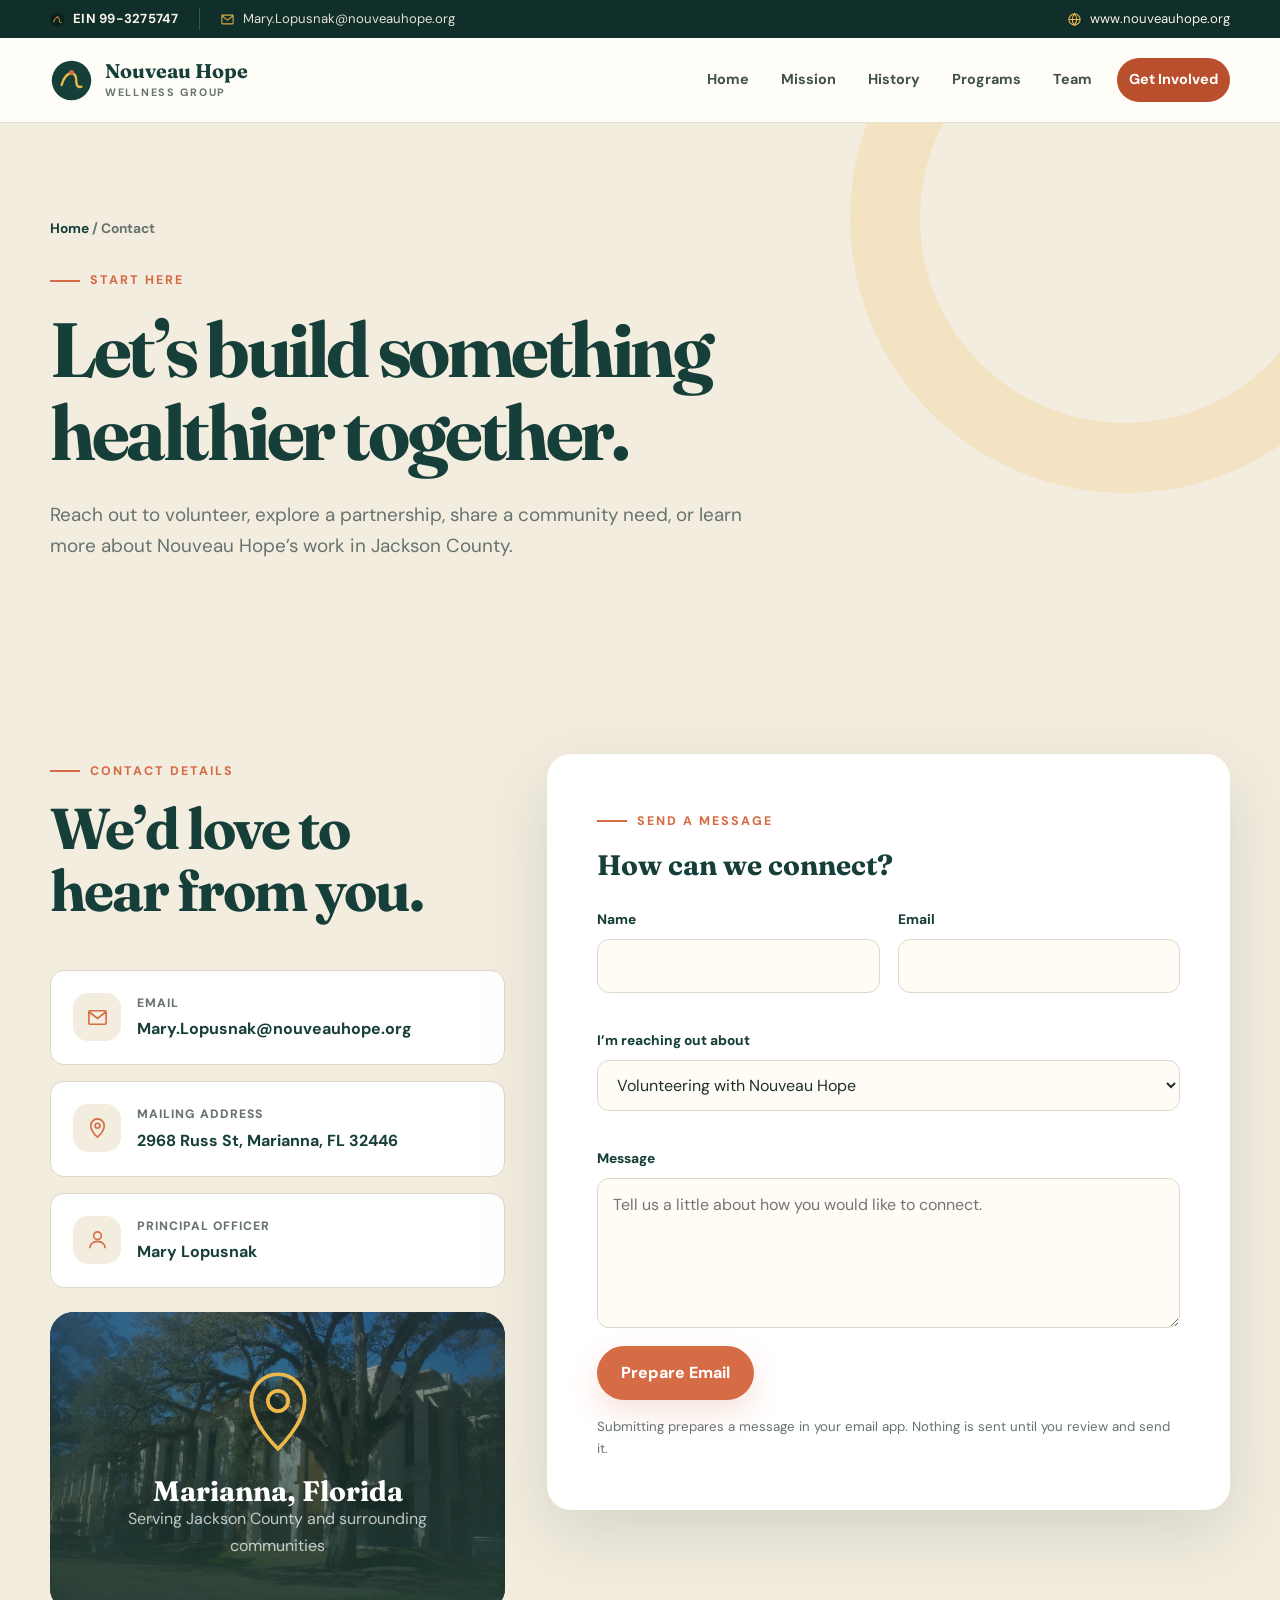
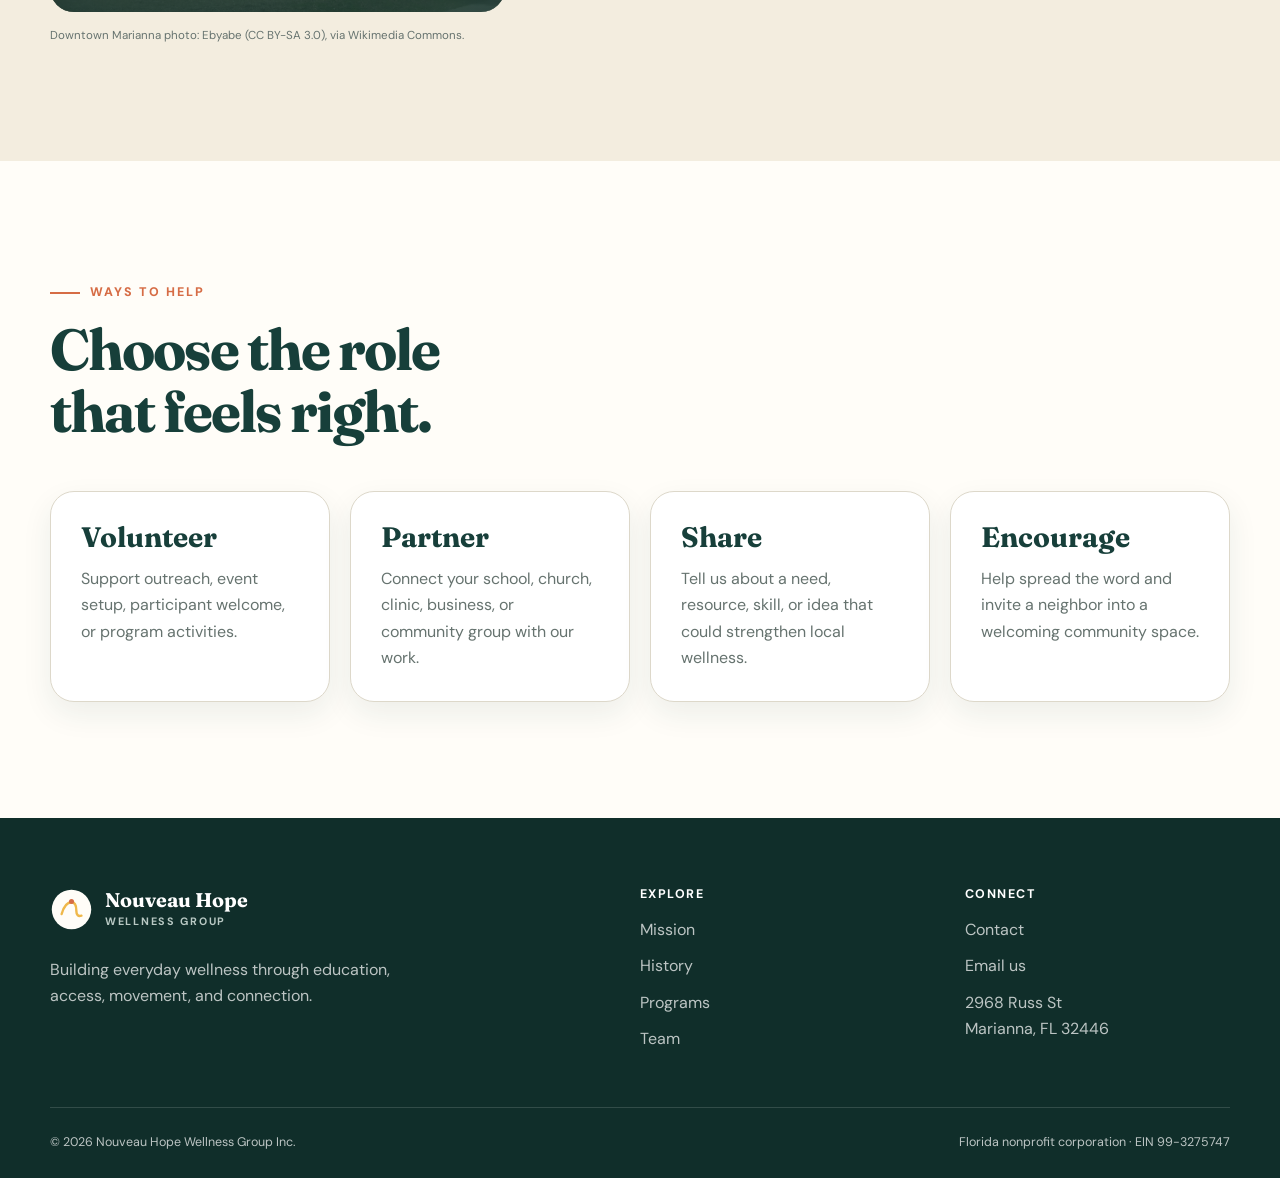
==== commit 400d08a4: "Add logo mark and EIN to the top bar Groups a small brand mark with the EIN and email on the left of" ====
--- a/contact.html
+++ b/contact.html
@@ -1,11 +1,17 @@
 <!doctype html><html lang="en"><head><meta charset="utf-8"><meta name="viewport" content="width=device-width, initial-scale=1"><meta name="description" content="Contact Nouveau Hope Wellness Group to volunteer, partner, or ask about wellness resources in Jackson County."><title>Contact & Get Involved | Nouveau Hope</title><link rel="stylesheet" href="styles.css"><noscript><style>.reveal{opacity:1!important;transform:none!important}</style></noscript></head>
 <body><a class="skip-link" href="#main">Skip to content</a><div class="topbar">
     <div class="container topbar-inner">
-      <a class="topbar-item" href="mailto:Mary.Lopusnak@nouveauhope.org" aria-label="Email Nouveau Hope">
-        <svg viewBox="0 0 24 24" fill="none" aria-hidden="true"><path d="m3 6 9 7 9-7M4 5h16a1 1 0 0 1 1 1v12a1 1 0 0 1-1 1H4a1 1 0 0 1-1-1V6a1 1 0 0 1 1-1Z" stroke="currentColor" stroke-width="1.7"/></svg>
-        Mary.Lopusnak@nouveauhope.org
-      </a>
-      <span class="topbar-item"><svg viewBox="0 0 24 24" fill="none" aria-hidden="true"><circle cx="12" cy="12" r="9" stroke="currentColor" stroke-width="1.7"/><path d="M3 12h18M12 3c2.3 2.5 3.5 5.5 3.5 9S14.3 18.5 12 21c-2.3-2.5-3.5-5.5-3.5-9S9.7 5.5 12 3Z" stroke="currentColor" stroke-width="1.7"/></svg>www.nouveauhope.org</span>
+      <div class="topbar-left">
+        <span class="topbar-item topbar-brand">
+          <svg class="topbar-mark" viewBox="0 0 32 32" fill="none" aria-hidden="true"><circle cx="16" cy="16" r="15" fill="#0a211d"/><path d="M8 21c1.8-6.2 4.5-9.4 8-9.4 2.9 0 3.9 3 3.9 6.7 0 3.3 1.5 5 4.1 4" stroke="#efb84a" stroke-width="2" stroke-linecap="round"/><circle cx="16" cy="10.5" r="2" fill="#d66c45"/></svg>
+          EIN 99-3275747
+        </span>
+        <a class="topbar-item" href="mailto:Mary.Lopusnak@nouveauhope.org" aria-label="Email Nouveau Hope">
+          <svg viewBox="0 0 24 24" fill="none" aria-hidden="true"><path d="m3 6 9 7 9-7M4 5h16a1 1 0 0 1 1 1v12a1 1 0 0 1-1 1H4a1 1 0 0 1-1-1V6a1 1 0 0 1 1-1Z" stroke="currentColor" stroke-width="1.7"/></svg>
+          Mary.Lopusnak@nouveauhope.org
+        </a>
+      </div>
+      <span class="topbar-item topbar-site"><svg viewBox="0 0 24 24" fill="none" aria-hidden="true"><circle cx="12" cy="12" r="9" stroke="currentColor" stroke-width="1.7"/><path d="M3 12h18M12 3c2.3 2.5 3.5 5.5 3.5 9S14.3 18.5 12 21c-2.3-2.5-3.5-5.5-3.5-9S9.7 5.5 12 3Z" stroke="currentColor" stroke-width="1.7"/></svg>www.nouveauhope.org</span>
     </div>
   </div>
 <header class="site-header"><div class="container nav-shell"><a class="brand" href="index.html"><svg class="brand-mark" viewBox="0 0 48 48" fill="none" aria-hidden="true"><circle cx="24" cy="24" r="22" fill="#173f3a"/><path d="M13 29c2.5-8.5 6.2-13 11-13 4 0 5.4 4.2 5.4 9.3 0 4.6 2 7 5.7 5.6" stroke="#efb84a" stroke-width="2.7" stroke-linecap="round"/><circle cx="24" cy="15" r="2.8" fill="#d66c45"/></svg><span class="brand-copy"><span class="brand-name">Nouveau Hope</span><span class="brand-tag">Wellness Group</span></span></a><button class="nav-toggle" type="button" aria-label="Open navigation" aria-expanded="false"><span></span></button><nav class="site-nav"><a href="index.html">Home</a><a href="mission.html">Mission</a><a href="history.html">History</a><a href="projects.html">Programs</a><a href="team.html">Team</a><a class="nav-cta active" href="contact.html">Get Involved</a></nav></div></header>
--- a/styles.css
+++ b/styles.css
@@ -93,6 +93,9 @@
 .topbar a:hover { opacity: 1; text-decoration: underline; }
 .topbar-item { display: inline-flex; align-items: center; gap: 8px; }
 .topbar-item svg { width: 15px; height: 15px; color: var(--color-accent); }
+.topbar-left { display: flex; align-items: center; gap: 20px; }
+.topbar-brand { padding-right: 20px; border-right: 1px solid rgba(255, 255, 255, 0.18); font-weight: 700; letter-spacing: 0.02em; }
+.topbar-mark { width: 18px; height: 18px; flex: none; }
 
 .site-header {
   position: sticky;
@@ -481,7 +484,7 @@
 
 @media (max-width: 820px) {
   .topbar-inner { justify-content: center; }
-  .topbar-item:last-child { display: none; }
+  .topbar-site { display: none; }
   .nav-toggle { display: block; }
   .site-nav {
     position: fixed;
@@ -514,6 +517,7 @@
 @media (max-width: 600px) {
   .container { width: min(calc(100% - 28px), var(--container)); }
   .topbar-inner { min-height: 42px; }
+  .topbar-brand { display: none; }
   .nav-shell { min-height: 76px; }
   .site-nav { inset-block-start: 118px; }
   .brand-mark { width: 38px; height: 38px; }
